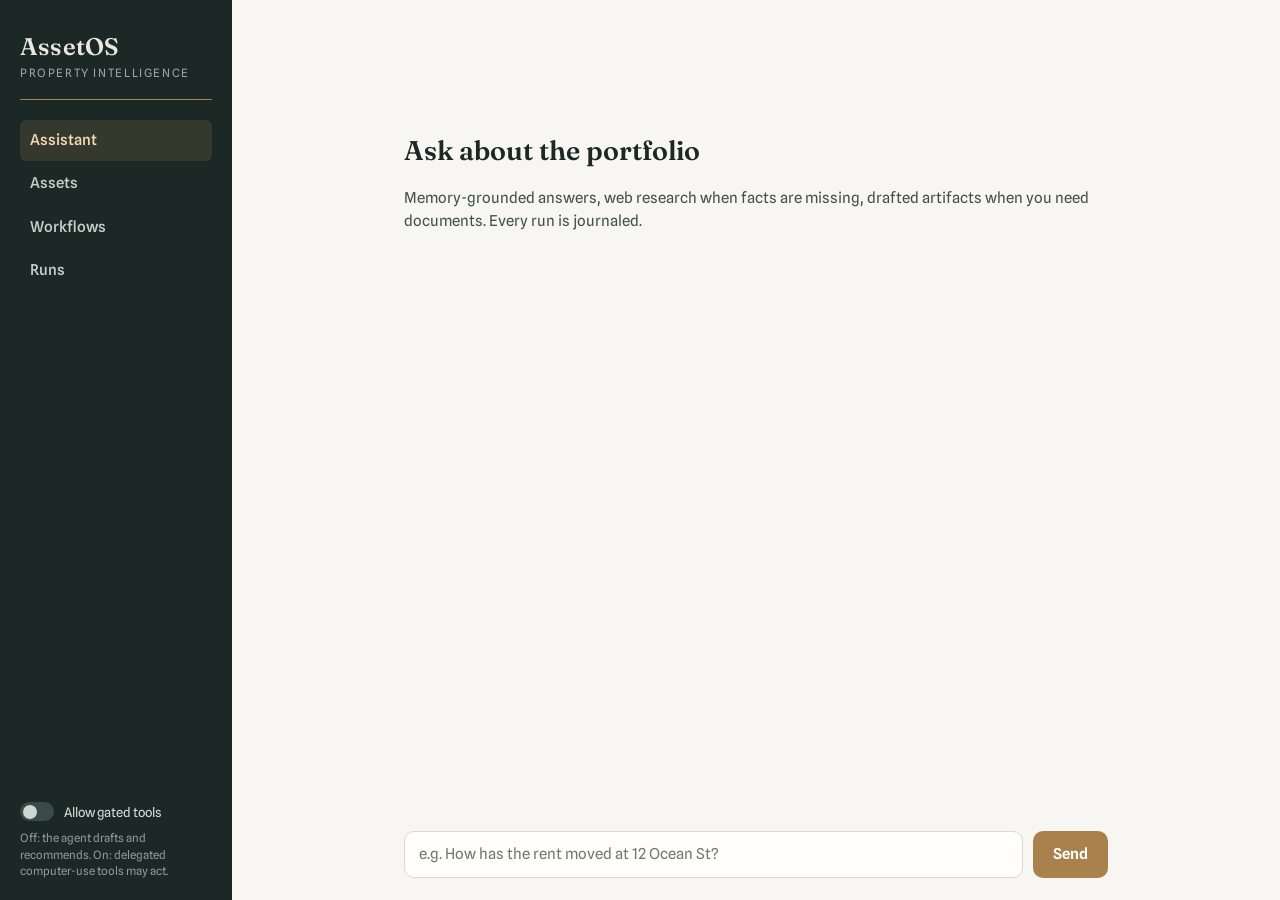
==== front_end/static/index.html @ 0ebd5a9d "Initial AssetOS v5.5 implementation" ====
<!DOCTYPE html>
<html lang="en">
<head>
<meta charset="UTF-8" />
<meta name="viewport" content="width=device-width, initial-scale=1.0" />
<title>AssetOS</title>
<link rel="preconnect" href="https://fonts.googleapis.com" />
<link rel="preconnect" href="https://fonts.gstatic.com" crossorigin />
<link href="https://fonts.googleapis.com/css2?family=Fraunces:opsz,wght@9..144,500;9..144,600&family=Spline+Sans:wght@400;500;600&family=IBM+Plex+Mono:wght@400;500&display=swap" rel="stylesheet" />
<link rel="stylesheet" href="styles.css" />
</head>
<body>

<aside class="sidebar">
  <div class="wordmark">AssetOS</div>
  <div class="wordmark-sub">Property intelligence</div>

  <nav class="nav" aria-label="Primary">
    <a href="#assistant" class="nav-item" data-view="assistant">Assistant</a>
    <a href="#assets" class="nav-item" data-view="assets">Assets</a>
    <a href="#workflows" class="nav-item" data-view="workflows">Workflows</a>
    <a href="#runs" class="nav-item" data-view="runs">Runs</a>
  </nav>

  <div class="sidebar-foot">
    <label class="gate-toggle">
      <input type="checkbox" id="gate-switch" />
      <span class="gate-track" aria-hidden="true"></span>
      <span class="gate-label">Allow gated tools</span>
    </label>
    <p class="gate-hint">Off: the agent drafts and recommends. On: delegated computer-use tools may act.</p>
  </div>
</aside>

<main class="main">

  <!-- Assistant -->
  <section class="view" id="view-assistant">
    <div class="chat-scroll" id="chat-scroll">
      <div class="chat-column" id="chat-column">
        <div class="chat-empty" id="chat-empty">
          <h1 class="view-title">Ask about the portfolio</h1>
          <p>Memory-grounded answers, web research when facts are missing, drafted artifacts when you need documents. Every run is journaled.</p>
        </div>
      </div>
    </div>
    <form class="composer" id="composer">
      <textarea id="composer-input" rows="1" placeholder="e.g. How has the rent moved at 12 Ocean St?" aria-label="Message the agent"></textarea>
      <button type="submit" id="composer-send">Send</button>
    </form>
  </section>

  <!-- Assets -->
  <section class="view" id="view-assets" hidden>
    <div class="page-column">
      <h1 class="view-title">Asset vault</h1>
      <div id="assets-list" class="asset-grid"></div>
      <div id="asset-detail" hidden></div>
    </div>
  </section>

  <!-- Workflows -->
  <section class="view" id="view-workflows" hidden>
    <div class="page-column">
      <h1 class="view-title">Workflows</h1>
      <p class="view-lede">Saved instructions for the assistant. Run one as-is, or edit the text before sending.</p>
      <div id="workflows-list" class="workflow-list"></div>
      <form id="workflow-form" class="workflow-form">
        <input type="text" id="workflow-name" placeholder="Workflow name" aria-label="Workflow name" required />
        <textarea id="workflow-task" rows="2" placeholder="Instructions for the agent. Use {asset} as a placeholder." aria-label="Workflow instructions" required></textarea>
        <button type="submit">Save workflow</button>
      </form>
    </div>
  </section>

  <!-- Runs -->
  <section class="view" id="view-runs" hidden>
    <div class="page-column">
      <h1 class="view-title">Run journal</h1>
      <p class="view-lede">Every run — interactive or scheduled — leaves an auditable record.</p>
      <div id="runs-list" class="runs-list"></div>
      <div id="run-detail" hidden></div>
    </div>
  </section>

</main>

<script src="app.js"></script>
</body>
</html>
---- front_end/static/styles.css ----
/* AssetOS — tokens */
:root {
  --ink: #1c2826;        /* pine-slate: sidebar, headings */
  --ink-soft: #41504c;
  --paper: #f7f6f2;      /* bone: main surface */
  --card: #fffefb;
  --line: #dcd9d0;       /* hairlines */
  --brass: #a8814c;      /* accent: actions, wordmark rule */
  --brass-deep: #8a6939;
  --signal: #2f6b5a;     /* verdigris: live/ok */
  --stale: #b4543b;      /* rust: stale facts, errors */
  --display: "Fraunces", serif;
  --body: "Spline Sans", system-ui, sans-serif;
  --mono: "IBM Plex Mono", monospace;
}

* { box-sizing: border-box; }
html, body { height: 100%; }
body {
  margin: 0;
  display: flex;
  font-family: var(--body);
  font-size: 15px;
  line-height: 1.55;
  color: var(--ink);
  background: var(--paper);
}

/* ---------- Sidebar ---------- */
.sidebar {
  width: 232px;
  flex: 0 0 232px;
  background: var(--ink);
  color: #e9e7df;
  display: flex;
  flex-direction: column;
  padding: 28px 20px 20px;
}
.wordmark {
  font-family: var(--display);
  font-weight: 600;
  font-size: 24px;
  letter-spacing: 0.01em;
}
.wordmark-sub {
  font-size: 11.5px;
  letter-spacing: 0.14em;
  text-transform: uppercase;
  color: #9aa6a0;
  border-bottom: 1px solid var(--brass);
  padding-bottom: 16px;
  margin-bottom: 20px;
}
.nav { display: flex; flex-direction: column; gap: 2px; }
.nav-item {
  color: #c8cdc7;
  text-decoration: none;
  padding: 9px 10px;
  border-radius: 6px;
  font-weight: 500;
}
.nav-item:hover { background: rgba(255, 255, 255, 0.06); color: #fff; }
.nav-item.active { background: rgba(168, 129, 76, 0.18); color: #f0d9b8; }
.nav-item:focus-visible, button:focus-visible, a:focus-visible,
input:focus-visible, textarea:focus-visible {
  outline: 2px solid var(--brass);
  outline-offset: 2px;
}

.sidebar-foot { margin-top: auto; }
.gate-toggle { display: flex; align-items: center; gap: 10px; cursor: pointer; }
.gate-toggle input { position: absolute; opacity: 0; }
.gate-track {
  width: 34px; height: 19px;
  border-radius: 10px;
  background: #3a4a46;
  position: relative;
  transition: background 0.15s ease;
  flex: 0 0 auto;
}
.gate-track::after {
  content: "";
  position: absolute;
  top: 2.5px; left: 3px;
  width: 14px; height: 14px;
  border-radius: 50%;
  background: #cfd5d0;
  transition: transform 0.15s ease;
}
.gate-toggle input:checked + .gate-track { background: var(--brass); }
.gate-toggle input:checked + .gate-track::after { transform: translateX(14px); background: #fff; }
.gate-label { font-size: 13px; color: #d9ded8; }
.gate-hint { font-size: 11.5px; color: #8e9a94; margin: 8px 0 0; line-height: 1.45; }

/* ---------- Main ---------- */
.main { flex: 1; min-width: 0; display: flex; flex-direction: column; }
.view { flex: 1; min-height: 0; display: flex; flex-direction: column; }
.view[hidden] { display: none; }
.page-column { max-width: 860px; width: 100%; margin: 0 auto; padding: 40px 32px 64px; overflow-y: auto; }
.view-title { font-family: var(--display); font-weight: 600; font-size: 27px; margin: 0 0 6px; }
.view-lede { color: var(--ink-soft); margin: 0 0 24px; }

/* ---------- Assistant ---------- */
.chat-scroll { flex: 1; overflow-y: auto; }
.chat-column { max-width: 760px; margin: 0 auto; padding: 40px 28px 24px; }
.chat-empty { padding-top: 10vh; color: var(--ink-soft); }
.chat-empty .view-title { color: var(--ink); }

.msg { margin-bottom: 26px; }
.msg-user .msg-body {
  background: var(--ink);
  color: #f2f1ec;
  padding: 11px 16px;
  border-radius: 14px 14px 4px 14px;
  display: inline-block;
  max-width: 85%;
}
.msg-user { text-align: right; }

/* Signature element: the activity ledger — agent actions as ruled entries */
.ledger {
  border-top: 1px solid var(--line);
  margin: 4px 0 12px;
  font-family: var(--mono);
  font-size: 12.5px;
  color: var(--ink-soft);
}
.ledger-row {
  display: flex;
  gap: 12px;
  padding: 6px 2px;
  border-bottom: 1px solid var(--line);
  animation: ledger-in 0.25s ease;
}
@keyframes ledger-in { from { opacity: 0; transform: translateY(3px); } to { opacity: 1; } }
@media (prefers-reduced-motion: reduce) { .ledger-row { animation: none; } }
.ledger-no { color: var(--brass-deep); flex: 0 0 26px; text-align: right; }
.ledger-text { white-space: pre-wrap; word-break: break-word; }
.ledger-live { color: var(--signal); }

.msg-answer {
  background: var(--card);
  border: 1px solid var(--line);
  border-radius: 10px;
  padding: 16px 18px;
  white-space: pre-wrap;
  word-break: break-word;
}
.msg-error { border-color: var(--stale); color: var(--stale); }
.msg-artifacts { margin-top: 10px; display: flex; flex-wrap: wrap; gap: 8px; }
.artifact-chip {
  font-family: var(--mono);
  font-size: 12px;
  border: 1px solid var(--brass);
  color: var(--brass-deep);
  background: #fbf6ee;
  border-radius: 6px;
  padding: 5px 10px;
  text-decoration: none;
}
.artifact-chip:hover { background: #f4ead9; }

.composer {
  display: flex;
  gap: 10px;
  max-width: 760px;
  width: 100%;
  margin: 0 auto;
  padding: 12px 28px 22px;
}
.composer textarea {
  flex: 1;
  resize: none;
  font: inherit;
  padding: 11px 14px;
  border: 1px solid var(--line);
  border-radius: 10px;
  background: var(--card);
  color: var(--ink);
  max-height: 160px;
}
.composer button, .workflow-form button, .wf-run {
  font: inherit;
  font-weight: 600;
  background: var(--brass);
  color: #fff;
  border: none;
  border-radius: 10px;
  padding: 0 20px;
  cursor: pointer;
}
.composer button:hover, .workflow-form button:hover, .wf-run:hover { background: var(--brass-deep); }
.composer button:disabled { background: var(--line); cursor: default; }

/* ---------- Assets ---------- */
.asset-grid { display: grid; grid-template-columns: repeat(auto-fill, minmax(250px, 1fr)); gap: 14px; }
.asset-card {
  background: var(--card);
  border: 1px solid var(--line);
  border-radius: 10px;
  padding: 16px;
  cursor: pointer;
  text-align: left;
  font: inherit;
  color: inherit;
}
.asset-card:hover { border-color: var(--brass); }
.asset-card h3 { font-family: var(--mono); font-size: 14px; font-weight: 500; margin: 0 0 6px; }
.asset-card p { margin: 0 0 10px; font-size: 13px; color: var(--ink-soft); }
.asset-meta { font-family: var(--mono); font-size: 11.5px; color: var(--ink-soft); }
.badge-stale {
  color: var(--stale);
  border: 1px solid var(--stale);
  border-radius: 5px;
  padding: 1px 6px;
  margin-left: 8px;
}

.detail-back { background: none; border: none; color: var(--brass-deep); font: inherit; cursor: pointer; padding: 0; margin-bottom: 14px; }
.detail-section { margin-top: 26px; }
.detail-section h2 {
  font-size: 12px;
  letter-spacing: 0.12em;
  text-transform: uppercase;
  color: var(--ink-soft);
  border-bottom: 1px solid var(--line);
  padding-bottom: 6px;
}
table.facts { width: 100%; border-collapse: collapse; font-family: var(--mono); font-size: 13px; }
table.facts td { padding: 7px 8px 7px 0; border-bottom: 1px solid var(--line); vertical-align: top; }
table.facts td.f-value { font-weight: 500; }
table.facts td.f-source { color: var(--ink-soft); font-size: 12px; }
.file-link, .run-row { background: none; border: none; font: inherit; color: var(--ink); cursor: pointer; text-align: left; padding: 8px 0; border-bottom: 1px solid var(--line); width: 100%; display: block; }
.file-link:hover, .run-row:hover { color: var(--brass-deep); }
.file-view, .run-view {
  background: var(--card);
  border: 1px solid var(--line);
  border-radius: 10px;
  padding: 16px 18px;
  margin-top: 12px;
  font-family: var(--mono);
  font-size: 12.5px;
  white-space: pre-wrap;
  word-break: break-word;
  max-height: 420px;
  overflow-y: auto;
}

/* ---------- Workflows ---------- */
.workflow-list { display: flex; flex-direction: column; gap: 12px; margin-bottom: 28px; }
.wf-card {
  background: var(--card);
  border: 1px solid var(--line);
  border-radius: 10px;
  padding: 14px 16px;
  display: flex;
  gap: 14px;
  align-items: flex-start;
}
.wf-card h3 { margin: 0 0 4px; font-size: 15px; }
.wf-card p { margin: 0; font-size: 13px; color: var(--ink-soft); }
.wf-body { flex: 1; min-width: 0; }
.wf-run { padding: 8px 16px; flex: 0 0 auto; }
.workflow-form { display: flex; flex-direction: column; gap: 10px; max-width: 560px; }
.workflow-form input, .workflow-form textarea {
  font: inherit;
  padding: 10px 12px;
  border: 1px solid var(--line);
  border-radius: 8px;
  background: var(--card);
}
.workflow-form button { padding: 10px 0; }

/* ---------- Runs ---------- */
.runs-list { display: flex; flex-direction: column; }
.run-row .run-name { font-family: var(--mono); font-size: 12px; color: var(--brass-deep); }
.run-row .run-task { display: block; }

@media (max-width: 760px) {
  body { flex-direction: column; }
  .sidebar { width: 100%; flex: 0 0 auto; flex-direction: row; align-items: center; gap: 14px; padding: 12px 16px; }
  .wordmark-sub, .gate-hint { display: none; }
  .wordmark { font-size: 18px; }
  .nav { flex-direction: row; flex: 1; }
  .nav-item { padding: 7px 9px; font-size: 13px; }
  .sidebar-foot { margin: 0; }
  .gate-label { display: none; }
}
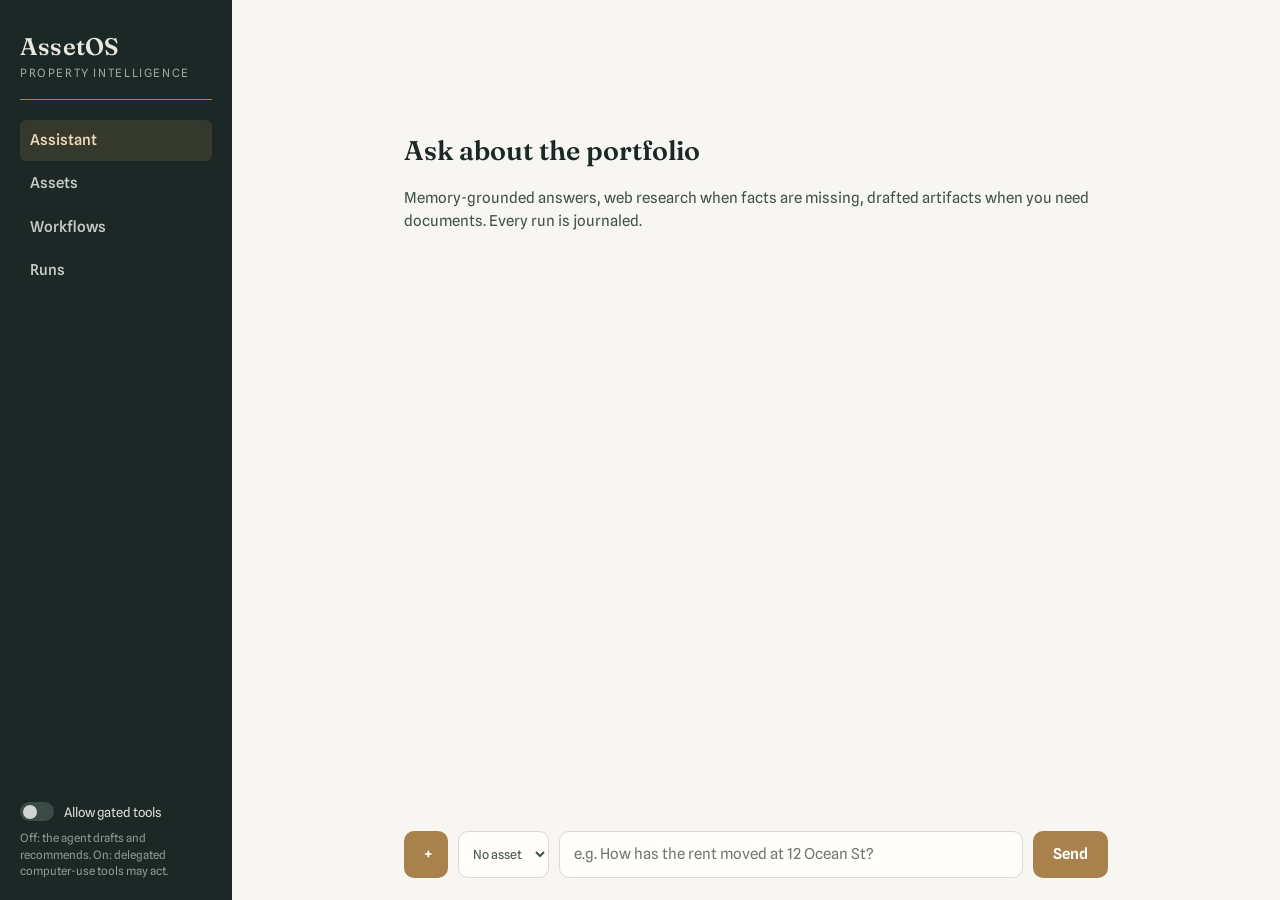
==== commit 0118ae19: "Add file attachments and Windows Codex support" ====
--- a/front_end/static/index.html
+++ b/front_end/static/index.html
@@ -44,7 +44,13 @@
         </div>
       </div>
     </div>
+    <div class="attachments" id="attachments" hidden></div>
     <form class="composer" id="composer">
+      <input type="file" id="composer-file-input" multiple hidden />
+      <button type="button" id="composer-attach" class="composer-icon-btn" title="Attach files" aria-label="Attach files">+</button>
+      <select id="composer-asset" class="composer-asset" aria-label="Tag attachments to an asset">
+        <option value="">No asset</option>
+      </select>
       <textarea id="composer-input" rows="1" placeholder="e.g. How has the rent moved at 12 Ocean St?" aria-label="Message the agent"></textarea>
       <button type="submit" id="composer-send">Send</button>
     </form>
--- a/front_end/static/styles.css
+++ b/front_end/static/styles.css
@@ -192,6 +192,78 @@
 .composer button:hover, .workflow-form button:hover, .wf-run:hover { background: var(--brass-deep); }
 .composer button:disabled { background: var(--line); cursor: default; }
 
+.composer-icon-btn {
+  flex: 0 0 auto;
+  width: 44px;
+  padding: 0;
+  font-size: 20px;
+  line-height: 1;
+}
+.composer-asset {
+  flex: 0 0 auto;
+  font: inherit;
+  font-size: 12.5px;
+  max-width: 160px;
+  padding: 0 10px;
+  border: 1px solid var(--line);
+  border-radius: 10px;
+  background: var(--card);
+  color: var(--ink-soft);
+}
+
+/* ---------- Attachments ---------- */
+.attachments {
+  max-width: 760px;
+  width: 100%;
+  margin: 0 auto;
+  padding: 0 28px;
+  display: flex;
+  flex-wrap: wrap;
+  gap: 8px;
+}
+.attachments[hidden] { display: none; }
+.attachment-chip {
+  display: inline-flex;
+  align-items: center;
+  gap: 8px;
+  font-family: var(--mono);
+  font-size: 12px;
+  border: 1px solid var(--line);
+  background: var(--card);
+  border-radius: 6px;
+  padding: 5px 6px 5px 10px;
+}
+.attachment-chip .attachment-asset { color: var(--brass-deep); }
+.attachment-chip .attachment-remove {
+  background: none;
+  border: none;
+  cursor: pointer;
+  color: var(--ink-soft);
+  font: inherit;
+  line-height: 1;
+  padding: 0 4px;
+}
+.attachment-chip .attachment-remove:hover { color: var(--stale); }
+.attachment-chip.attachment-uploading { color: var(--ink-soft); border-style: dashed; }
+.attachment-chip.attachment-error { border-color: var(--stale); color: var(--stale); }
+
+.msg-attachments {
+  margin-top: 6px;
+  display: flex;
+  flex-wrap: wrap;
+  gap: 6px;
+  justify-content: flex-end;
+}
+.msg-attachment-chip {
+  font-family: var(--mono);
+  font-size: 11.5px;
+  border: 1px solid var(--line);
+  background: var(--card);
+  border-radius: 6px;
+  padding: 3px 8px;
+  color: var(--ink-soft);
+}
+
 /* ---------- Assets ---------- */
 .asset-grid { display: grid; grid-template-columns: repeat(auto-fill, minmax(250px, 1fr)); gap: 14px; }
 .asset-card {
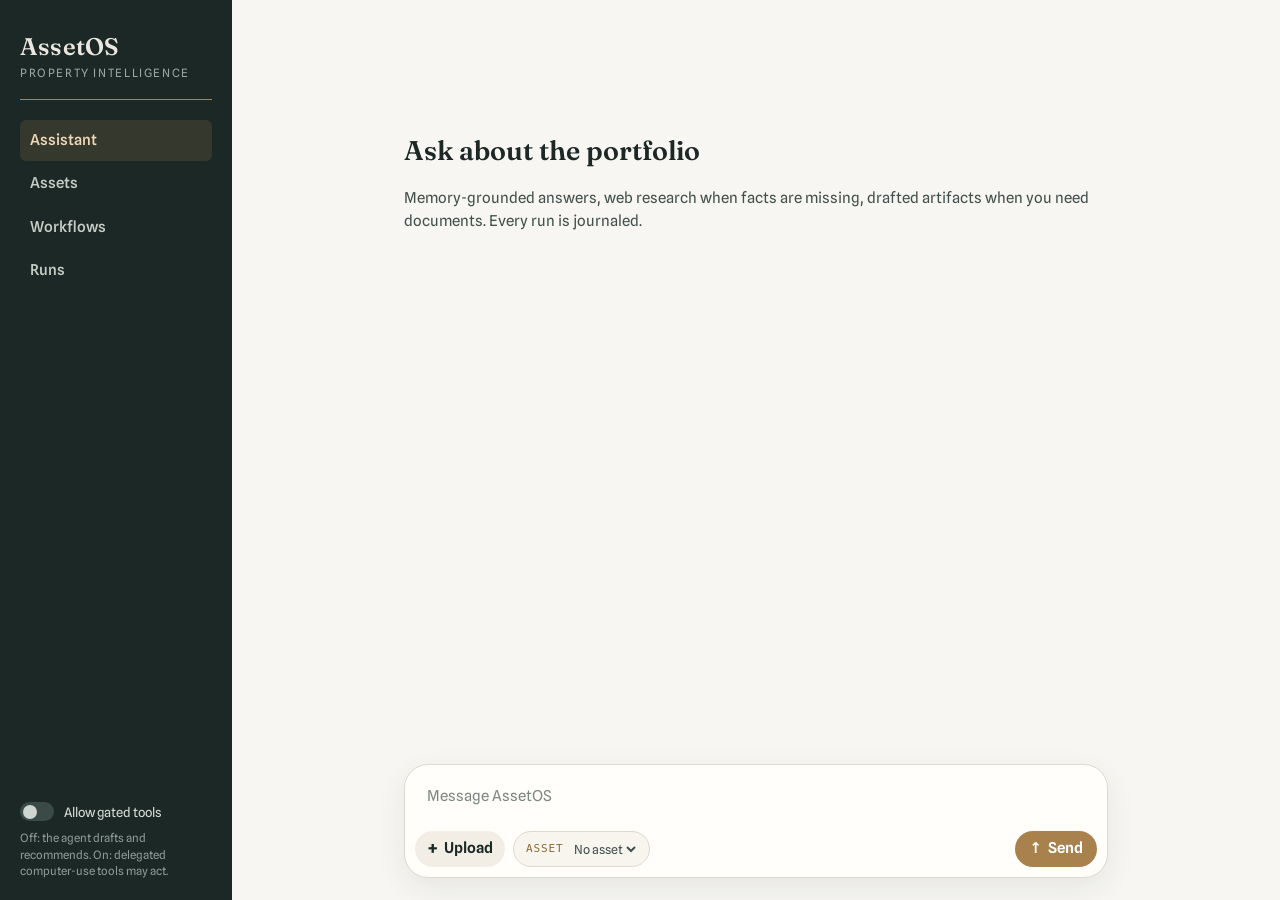
==== commit f7d02e5b: "Improve assistant composer controls" ====
--- a/front_end/static/index.html
+++ b/front_end/static/index.html
@@ -44,15 +44,30 @@
         </div>
       </div>
     </div>
-    <div class="attachments" id="attachments" hidden></div>
     <form class="composer" id="composer">
-      <input type="file" id="composer-file-input" multiple hidden />
-      <button type="button" id="composer-attach" class="composer-icon-btn" title="Attach files" aria-label="Attach files">+</button>
-      <select id="composer-asset" class="composer-asset" aria-label="Tag attachments to an asset">
-        <option value="">No asset</option>
-      </select>
-      <textarea id="composer-input" rows="1" placeholder="e.g. How has the rent moved at 12 Ocean St?" aria-label="Message the agent"></textarea>
-      <button type="submit" id="composer-send">Send</button>
+      <div class="composer-panel">
+        <div class="attachments composer-attachments" id="attachments" hidden></div>
+        <textarea id="composer-input" rows="1" placeholder="Message AssetOS" aria-label="Message the agent"></textarea>
+        <div class="composer-toolbar" aria-label="Message controls">
+          <div class="composer-actions">
+            <input type="file" id="composer-file-input" multiple accept="image/*,.pdf,.doc,.docx,.txt,.md,.csv,.xlsx" hidden />
+            <button type="button" id="composer-attach" class="composer-icon-btn" title="Upload files or photos" aria-label="Upload files or photos">
+              <span aria-hidden="true">+</span>
+              <span>Upload</span>
+            </button>
+            <label class="composer-asset-wrap" for="composer-asset">
+              <span class="composer-asset-label">Asset</span>
+              <select id="composer-asset" class="composer-asset" aria-label="Select an asset for uploads">
+                <option value="">No asset</option>
+              </select>
+            </label>
+          </div>
+          <button type="submit" id="composer-send" class="composer-send" aria-label="Send message">
+            <span aria-hidden="true">↑</span>
+            <span class="send-label">Send</span>
+          </button>
+        </div>
+      </div>
     </form>
   </section>
 
--- a/front_end/static/styles.css
+++ b/front_end/static/styles.css
@@ -62,7 +62,7 @@
 .nav-item:hover { background: rgba(255, 255, 255, 0.06); color: #fff; }
 .nav-item.active { background: rgba(168, 129, 76, 0.18); color: #f0d9b8; }
 .nav-item:focus-visible, button:focus-visible, a:focus-visible,
-input:focus-visible, textarea:focus-visible {
+input:focus-visible, textarea:focus-visible, select:focus-visible {
   outline: 2px solid var(--brass);
   outline-offset: 2px;
 }
@@ -161,65 +161,128 @@
 .artifact-chip:hover { background: #f4ead9; }
 
 .composer {
-  display: flex;
-  gap: 10px;
   max-width: 760px;
   width: 100%;
   margin: 0 auto;
   padding: 12px 28px 22px;
 }
+.composer-panel {
+  background: var(--card);
+  border: 1px solid var(--line);
+  border-radius: 24px;
+  box-shadow: 0 10px 30px rgba(28, 40, 38, 0.08);
+  display: flex;
+  flex-direction: column;
+  gap: 8px;
+  padding: 10px;
+}
 .composer textarea {
-  flex: 1;
   resize: none;
   font: inherit;
-  padding: 11px 14px;
-  border: 1px solid var(--line);
-  border-radius: 10px;
-  background: var(--card);
+  width: 100%;
+  min-height: 48px;
+  max-height: 160px;
+  padding: 10px 12px 4px;
+  border: none;
+  outline: none;
+  background: transparent;
   color: var(--ink);
-  max-height: 160px;
-}
+}
+.composer textarea::placeholder { color: #7d8782; }
+.composer-panel:focus-within { border-color: var(--brass); box-shadow: 0 12px 34px rgba(168, 129, 76, 0.16); }
+.composer-toolbar {
+  display: flex;
+  align-items: center;
+  justify-content: space-between;
+  gap: 10px;
+}
+.composer-actions { display: flex; align-items: center; gap: 8px; min-width: 0; }
 .composer button, .workflow-form button, .wf-run {
   font: inherit;
   font-weight: 600;
+  border: none;
+  border-radius: 999px;
+  cursor: pointer;
+}
+.workflow-form button, .wf-run {
   background: var(--brass);
   color: #fff;
-  border: none;
-  border-radius: 10px;
-  padding: 0 20px;
-  cursor: pointer;
-}
-.composer button:hover, .workflow-form button:hover, .wf-run:hover { background: var(--brass-deep); }
-.composer button:disabled { background: var(--line); cursor: default; }
+}
+.workflow-form button:hover, .wf-run:hover { background: var(--brass-deep); }
+.composer button:disabled { opacity: 0.55; cursor: default; }
 
 .composer-icon-btn {
+  align-items: center;
+  background: #f2eee5;
+  border: 1px solid var(--line);
+  color: var(--ink);
+  display: inline-flex;
   flex: 0 0 auto;
-  width: 44px;
-  padding: 0;
+  gap: 6px;
+  min-height: 36px;
+  padding: 0 12px;
+}
+.composer-icon-btn:hover { background: #e9e3d6; }
+.composer-icon-btn span[aria-hidden="true"] {
   font-size: 20px;
   line-height: 1;
+  margin-top: -2px;
+}
+.composer-asset-wrap {
+  align-items: center;
+  background: #f8f5ee;
+  border: 1px solid var(--line);
+  border-radius: 999px;
+  color: var(--ink-soft);
+  display: inline-flex;
+  flex: 0 1 auto;
+  gap: 6px;
+  min-height: 36px;
+  min-width: 0;
+  padding: 0 10px 0 12px;
+}
+.composer-asset-label {
+  color: var(--brass-deep);
+  font-family: var(--mono);
+  font-size: 11px;
+  letter-spacing: 0.08em;
+  text-transform: uppercase;
 }
 .composer-asset {
+  flex: 0 1 auto;
+  font: inherit;
+  font-size: 12.5px;
+  max-width: 170px;
+  min-width: 0;
+  padding: 0;
+  border: none;
+  background: transparent;
+  color: var(--ink-soft);
+}
+.composer-send {
+  align-items: center;
+  background: var(--brass);
+  color: #fff;
+  display: inline-flex;
   flex: 0 0 auto;
-  font: inherit;
-  font-size: 12.5px;
-  max-width: 160px;
-  padding: 0 10px;
-  border: 1px solid var(--line);
-  border-radius: 10px;
-  background: var(--card);
-  color: var(--ink-soft);
-}
+  gap: 6px;
+  justify-content: center;
+  min-height: 36px;
+  min-width: 36px;
+  padding: 0 14px;
+}
+.composer-send:hover { background: var(--brass-deep); }
+.composer-send:disabled { background: var(--line); }
 
 /* ---------- Attachments ---------- */
 .attachments {
-  max-width: 760px;
-  width: 100%;
-  margin: 0 auto;
-  padding: 0 28px;
   display: flex;
   flex-wrap: wrap;
   gap: 8px;
+}
+.composer-attachments {
+  border-bottom: 1px solid var(--line);
+  padding: 0 2px 8px;
 }
 .attachments[hidden] { display: none; }
 .attachment-chip {
@@ -357,4 +420,12 @@
   .nav-item { padding: 7px 9px; font-size: 13px; }
   .sidebar-foot { margin: 0; }
   .gate-label { display: none; }
-}
+  .chat-column { padding: 28px 18px 18px; }
+  .composer { padding: 10px 12px 14px; }
+  .composer-toolbar { align-items: stretch; flex-direction: column; }
+  .composer-actions { flex-wrap: wrap; }
+  .composer-asset-wrap { flex: 1 1 180px; }
+  .composer-asset { max-width: none; width: 100%; }
+  .composer-send { width: 100%; }
+}
+
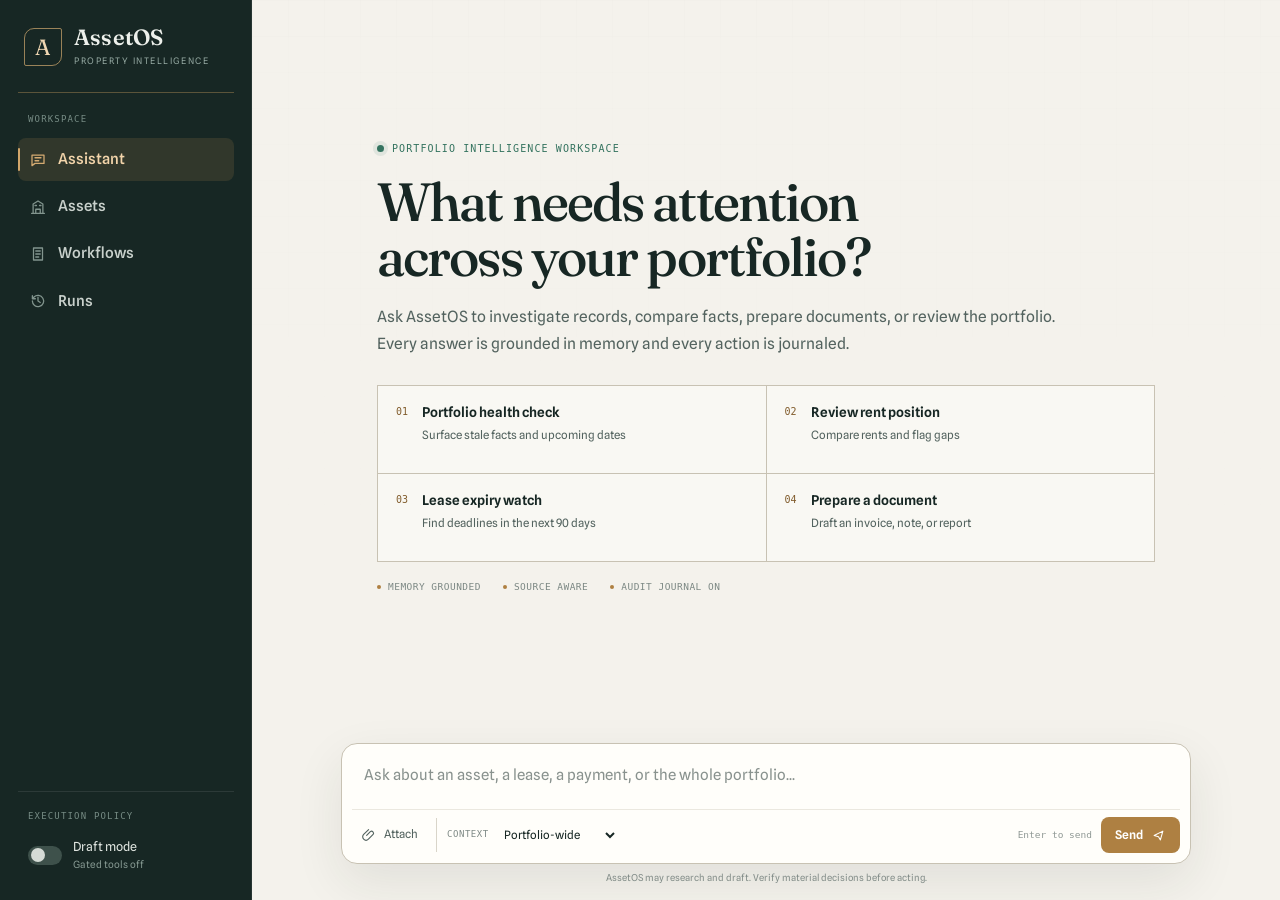
==== commit 093d3b89: "Refine memory architecture and portfolio interface" ====
--- a/front_end/static/index.html
+++ b/front_end/static/index.html
@@ -12,23 +12,44 @@
 <body>
 
 <aside class="sidebar">
-  <div class="wordmark">AssetOS</div>
-  <div class="wordmark-sub">Property intelligence</div>
+  <div class="brand">
+    <div class="brand-mark" aria-hidden="true">A</div>
+    <div>
+      <div class="wordmark">AssetOS</div>
+      <div class="wordmark-sub">Property intelligence</div>
+    </div>
+  </div>
 
   <nav class="nav" aria-label="Primary">
-    <a href="#assistant" class="nav-item" data-view="assistant">Assistant</a>
-    <a href="#assets" class="nav-item" data-view="assets">Assets</a>
-    <a href="#workflows" class="nav-item" data-view="workflows">Workflows</a>
-    <a href="#runs" class="nav-item" data-view="runs">Runs</a>
+    <div class="nav-label">Workspace</div>
+    <a href="#assistant" class="nav-item" data-view="assistant">
+      <svg viewBox="0 0 24 24" aria-hidden="true"><path d="M4 5.5h16v11H8l-4 3v-14Z"/><path d="M8 9h8M8 13h5"/></svg>
+      <span>Assistant</span>
+    </a>
+    <a href="#assets" class="nav-item" data-view="assets">
+      <svg viewBox="0 0 24 24" aria-hidden="true"><path d="M3.5 20.5h17M5.5 20V8l6.5-4 6.5 4v12M9 20v-5h6v5M8 10h2M14 10h2"/></svg>
+      <span>Assets</span>
+    </a>
+    <a href="#workflows" class="nav-item" data-view="workflows">
+      <svg viewBox="0 0 24 24" aria-hidden="true"><path d="M6 4h12v16H6zM9 8h6M9 12h6M9 16h4"/></svg>
+      <span>Workflows</span>
+    </a>
+    <a href="#runs" class="nav-item" data-view="runs">
+      <svg viewBox="0 0 24 24" aria-hidden="true"><path d="M12 7v5l3 2M4.5 12a7.5 7.5 0 1 0 2.2-5.3L4.5 9M4.5 5v4h4"/></svg>
+      <span>Runs</span>
+    </a>
   </nav>
 
   <div class="sidebar-foot">
+    <div class="safety-label">Execution policy</div>
     <label class="gate-toggle">
       <input type="checkbox" id="gate-switch" />
       <span class="gate-track" aria-hidden="true"></span>
-      <span class="gate-label">Allow gated tools</span>
+      <span class="gate-copy">
+        <span class="gate-label">Draft mode</span>
+        <span class="gate-state" id="gate-state">Gated tools off</span>
+      </span>
     </label>
-    <p class="gate-hint">Off: the agent drafts and recommends. On: delegated computer-use tools may act.</p>
   </div>
 </aside>
 
@@ -39,36 +60,66 @@
     <div class="chat-scroll" id="chat-scroll">
       <div class="chat-column" id="chat-column">
         <div class="chat-empty" id="chat-empty">
-          <h1 class="view-title">Ask about the portfolio</h1>
-          <p>Memory-grounded answers, web research when facts are missing, drafted artifacts when you need documents. Every run is journaled.</p>
+          <div class="hero-kicker"><span class="status-dot"></span> Portfolio intelligence workspace</div>
+          <h1>What needs attention<br />across your portfolio?</h1>
+          <p class="hero-copy">Ask AssetOS to investigate records, compare facts, prepare documents, or review the portfolio. Every answer is grounded in memory and every action is journaled.</p>
+
+          <div class="quick-actions" aria-label="Suggested questions">
+            <button type="button" class="quick-action" data-prompt="Review all assets for stale facts, upcoming lease expiries, and anything requiring attention.">
+              <span class="quick-icon">01</span>
+              <span><strong>Portfolio health check</strong><small>Surface stale facts and upcoming dates</small></span>
+            </button>
+            <button type="button" class="quick-action" data-prompt="Compare current weekly rent across all assets and identify any records that need a market review.">
+              <span class="quick-icon">02</span>
+              <span><strong>Review rent position</strong><small>Compare rents and flag gaps</small></span>
+            </button>
+            <button type="button" class="quick-action" data-prompt="Find leases expiring within the next 90 days and recommend the next action for each asset.">
+              <span class="quick-icon">03</span>
+              <span><strong>Lease expiry watch</strong><small>Find deadlines in the next 90 days</small></span>
+            </button>
+            <button type="button" class="quick-action" data-prompt="Help me prepare a property document. First ask which asset and document type I need.">
+              <span class="quick-icon">04</span>
+              <span><strong>Prepare a document</strong><small>Draft an invoice, note, or report</small></span>
+            </button>
+          </div>
+
+          <div class="trust-row">
+            <span>Memory grounded</span>
+            <span>Source aware</span>
+            <span>Audit journal on</span>
+          </div>
         </div>
       </div>
     </div>
-    <form class="composer" id="composer">
-      <div class="composer-panel">
-        <div class="attachments composer-attachments" id="attachments" hidden></div>
-        <textarea id="composer-input" rows="1" placeholder="Message AssetOS" aria-label="Message the agent"></textarea>
-        <div class="composer-toolbar" aria-label="Message controls">
-          <div class="composer-actions">
-            <input type="file" id="composer-file-input" multiple accept="image/*,.pdf,.doc,.docx,.txt,.md,.csv,.xlsx" hidden />
-            <button type="button" id="composer-attach" class="composer-icon-btn" title="Upload files or photos" aria-label="Upload files or photos">
-              <span aria-hidden="true">+</span>
-              <span>Upload</span>
+    <div class="composer-dock">
+      <div class="attachments" id="attachments" hidden></div>
+      <form class="composer" id="composer">
+        <input type="file" id="composer-file-input" multiple accept="image/*,.pdf,.doc,.docx,.txt,.md,.csv,.xlsx" hidden />
+        <textarea id="composer-input" rows="1" placeholder="Ask about an asset, a lease, a payment, or the whole portfolio..." aria-label="Message the agent"></textarea>
+        <div class="composer-tools">
+          <div class="composer-tools-left">
+            <button type="button" id="composer-attach" class="composer-icon-btn" title="Attach files" aria-label="Attach files">
+              <svg viewBox="0 0 24 24" aria-hidden="true"><path d="M8.5 12.5 14 7a3 3 0 0 1 4.2 4.2l-7.1 7.1a5 5 0 0 1-7.1-7.1l7.4-7.4"/></svg>
+              <span>Attach</span>
             </button>
-            <label class="composer-asset-wrap" for="composer-asset">
-              <span class="composer-asset-label">Asset</span>
-              <select id="composer-asset" class="composer-asset" aria-label="Select an asset for uploads">
-                <option value="">No asset</option>
+            <label class="asset-control">
+              <span>Context</span>
+              <select id="composer-asset" class="composer-asset" aria-label="Tag attachments to an asset">
+                <option value="">Portfolio-wide</option>
               </select>
             </label>
           </div>
-          <button type="submit" id="composer-send" class="composer-send" aria-label="Send message">
-            <span aria-hidden="true">↑</span>
-            <span class="send-label">Send</span>
-          </button>
+          <div class="composer-tools-right">
+            <span class="composer-hint">Enter to send</span>
+            <button type="submit" id="composer-send">
+              <span>Send</span>
+              <svg viewBox="0 0 24 24" aria-hidden="true"><path d="m5 12 14-7-4 14-3-5-7-2Z"/></svg>
+            </button>
+          </div>
         </div>
-      </div>
-    </form>
+      </form>
+      <p class="composer-note">AssetOS may research and draft. Verify material decisions before acting.</p>
+    </div>
   </section>
 
   <!-- Assets -->
@@ -98,7 +149,7 @@
   <section class="view" id="view-runs" hidden>
     <div class="page-column">
       <h1 class="view-title">Run journal</h1>
-      <p class="view-lede">Every run — interactive or scheduled — leaves an auditable record.</p>
+      <p class="view-lede">Every run, interactive or scheduled, leaves an auditable record.</p>
       <div id="runs-list" class="runs-list"></div>
       <div id="run-detail" hidden></div>
     </div>
--- a/front_end/static/styles.css
+++ b/front_end/static/styles.css
@@ -1,17 +1,22 @@
-/* AssetOS — tokens */
+/* AssetOS visual system */
 :root {
-  --ink: #1c2826;        /* pine-slate: sidebar, headings */
-  --ink-soft: #41504c;
-  --paper: #f7f6f2;      /* bone: main surface */
-  --card: #fffefb;
-  --line: #dcd9d0;       /* hairlines */
-  --brass: #a8814c;      /* accent: actions, wordmark rule */
-  --brass-deep: #8a6939;
-  --signal: #2f6b5a;     /* verdigris: live/ok */
-  --stale: #b4543b;      /* rust: stale facts, errors */
-  --display: "Fraunces", serif;
+  --ink: #172724;
+  --ink-2: #213632;
+  --ink-soft: #53635f;
+  --paper: #f4f2ec;
+  --paper-deep: #ebe8df;
+  --card: #fffefa;
+  --line: #d9d5c9;
+  --line-dark: #c8c2b3;
+  --brass: #ae8042;
+  --brass-deep: #815c2c;
+  --brass-pale: #eee1cd;
+  --signal: #34735f;
+  --stale: #a84d38;
+  --display: "Fraunces", Georgia, serif;
   --body: "Spline Sans", system-ui, sans-serif;
-  --mono: "IBM Plex Mono", monospace;
+  --mono: "IBM Plex Mono", Consolas, monospace;
+  --shadow: 0 18px 50px rgba(32, 42, 38, 0.09);
 }
 
 * { box-sizing: border-box; }
@@ -19,413 +24,261 @@
 body {
   margin: 0;
   display: flex;
+  overflow: hidden;
   font-family: var(--body);
   font-size: 15px;
   line-height: 1.55;
   color: var(--ink);
   background: var(--paper);
 }
-
-/* ---------- Sidebar ---------- */
+button, input, textarea, select { font: inherit; }
+button, a, select { -webkit-tap-highlight-color: transparent; }
+svg { fill: none; stroke: currentColor; stroke-linecap: round; stroke-linejoin: round; stroke-width: 1.7; }
+
+/* Sidebar */
 .sidebar {
-  width: 232px;
-  flex: 0 0 232px;
+  width: 252px;
+  flex: 0 0 252px;
+  min-height: 100%;
   background: var(--ink);
-  color: #e9e7df;
+  color: #edf0eb;
   display: flex;
   flex-direction: column;
-  padding: 28px 20px 20px;
-}
-.wordmark {
-  font-family: var(--display);
-  font-weight: 600;
-  font-size: 24px;
-  letter-spacing: 0.01em;
-}
-.wordmark-sub {
-  font-size: 11.5px;
-  letter-spacing: 0.14em;
-  text-transform: uppercase;
-  color: #9aa6a0;
-  border-bottom: 1px solid var(--brass);
-  padding-bottom: 16px;
-  margin-bottom: 20px;
-}
-.nav { display: flex; flex-direction: column; gap: 2px; }
-.nav-item {
-  color: #c8cdc7;
-  text-decoration: none;
-  padding: 9px 10px;
-  border-radius: 6px;
-  font-weight: 500;
-}
-.nav-item:hover { background: rgba(255, 255, 255, 0.06); color: #fff; }
-.nav-item.active { background: rgba(168, 129, 76, 0.18); color: #f0d9b8; }
-.nav-item:focus-visible, button:focus-visible, a:focus-visible,
-input:focus-visible, textarea:focus-visible, select:focus-visible {
-  outline: 2px solid var(--brass);
-  outline-offset: 2px;
-}
-
-.sidebar-foot { margin-top: auto; }
-.gate-toggle { display: flex; align-items: center; gap: 10px; cursor: pointer; }
-.gate-toggle input { position: absolute; opacity: 0; }
-.gate-track {
-  width: 34px; height: 19px;
-  border-radius: 10px;
-  background: #3a4a46;
+  padding: 26px 18px 20px;
   position: relative;
-  transition: background 0.15s ease;
-  flex: 0 0 auto;
-}
-.gate-track::after {
+  z-index: 3;
+}
+.sidebar::after {
   content: "";
   position: absolute;
-  top: 2.5px; left: 3px;
-  width: 14px; height: 14px;
-  border-radius: 50%;
-  background: #cfd5d0;
-  transition: transform 0.15s ease;
-}
+  inset: 0 0 0 auto;
+  width: 1px;
+  background: rgba(255, 255, 255, 0.07);
+}
+.brand { display: flex; align-items: center; gap: 12px; padding: 0 6px 24px; }
+.brand-mark {
+  width: 38px;
+  height: 38px;
+  border: 1px solid rgba(210, 170, 112, 0.7);
+  display: grid;
+  place-items: center;
+  border-radius: 10px 2px 10px 2px;
+  color: #f0d7b2;
+  font-family: var(--display);
+  font-size: 22px;
+}
+.wordmark { font-family: var(--display); font-weight: 600; font-size: 22px; letter-spacing: 0.01em; line-height: 1; }
+.wordmark-sub { margin-top: 6px; font-size: 9px; letter-spacing: 0.17em; text-transform: uppercase; color: #8fa39c; }
+.nav { display: flex; flex-direction: column; gap: 4px; border-top: 1px solid rgba(185, 145, 89, 0.42); padding-top: 20px; }
+.nav-label, .safety-label {
+  padding: 0 10px 7px;
+  font-family: var(--mono);
+  font-size: 9px;
+  letter-spacing: 0.13em;
+  text-transform: uppercase;
+  color: #778c85;
+}
+.nav-item {
+  color: #c9d1cc;
+  text-decoration: none;
+  padding: 10px 11px;
+  border-radius: 8px;
+  font-weight: 500;
+  display: flex;
+  align-items: center;
+  gap: 11px;
+  position: relative;
+  transition: color 0.16s ease, background 0.16s ease, transform 0.16s ease;
+}
+.nav-item svg { width: 18px; height: 18px; color: #82958e; }
+.nav-item:hover { background: rgba(255, 255, 255, 0.055); color: #fff; transform: translateX(2px); }
+.nav-item.active { background: rgba(180, 137, 76, 0.17); color: #f2d4aa; }
+.nav-item.active svg { color: #d4aa71; }
+.nav-item.active::before { content: ""; position: absolute; left: 0; top: 10px; bottom: 10px; width: 2px; border-radius: 2px; background: #d2a66a; }
+.nav-item:focus-visible, button:focus-visible, a:focus-visible, input:focus-visible, textarea:focus-visible, select:focus-visible {
+  outline: 2px solid #c79655;
+  outline-offset: 2px;
+}
+.sidebar-foot { margin-top: auto; border-top: 1px solid rgba(255, 255, 255, 0.09); padding: 18px 2px 0; }
+.safety-label { padding-left: 8px; }
+.gate-toggle { display: flex; align-items: center; gap: 11px; cursor: pointer; padding: 8px; border-radius: 8px; }
+.gate-toggle:hover { background: rgba(255, 255, 255, 0.035); }
+.gate-toggle input { position: absolute; opacity: 0; }
+.gate-track { width: 34px; height: 19px; border-radius: 10px; background: #3e514b; position: relative; transition: background 0.18s ease; flex: 0 0 auto; }
+.gate-track::after { content: ""; position: absolute; top: 2.5px; left: 3px; width: 14px; height: 14px; border-radius: 50%; background: #d5dbd6; transition: transform 0.18s ease; }
 .gate-toggle input:checked + .gate-track { background: var(--brass); }
 .gate-toggle input:checked + .gate-track::after { transform: translateX(14px); background: #fff; }
-.gate-label { font-size: 13px; color: #d9ded8; }
-.gate-hint { font-size: 11.5px; color: #8e9a94; margin: 8px 0 0; line-height: 1.45; }
-
-/* ---------- Main ---------- */
-.main { flex: 1; min-width: 0; display: flex; flex-direction: column; }
-.view { flex: 1; min-height: 0; display: flex; flex-direction: column; }
+.gate-copy { display: flex; flex-direction: column; min-width: 0; }
+.gate-label { font-size: 12.5px; color: #e0e5e0; line-height: 1.25; }
+.gate-state { margin-top: 2px; font-size: 10px; color: #83968f; }
+
+/* Main frame */
+.main { flex: 1; min-width: 0; height: 100%; display: flex; flex-direction: column; position: relative; background: var(--paper); }
+.main::before {
+  content: "";
+  position: absolute;
+  inset: 0;
+  pointer-events: none;
+  opacity: 0.22;
+  background-image: linear-gradient(rgba(35, 54, 49, 0.035) 1px, transparent 1px), linear-gradient(90deg, rgba(35, 54, 49, 0.035) 1px, transparent 1px);
+  background-size: 36px 36px;
+  mask-image: linear-gradient(to bottom, black, transparent 75%);
+}
+.view { flex: 1; min-height: 0; display: flex; flex-direction: column; position: relative; z-index: 1; }
 .view[hidden] { display: none; }
-.page-column { max-width: 860px; width: 100%; margin: 0 auto; padding: 40px 32px 64px; overflow-y: auto; }
-.view-title { font-family: var(--display); font-weight: 600; font-size: 27px; margin: 0 0 6px; }
-.view-lede { color: var(--ink-soft); margin: 0 0 24px; }
-
-/* ---------- Assistant ---------- */
-.chat-scroll { flex: 1; overflow-y: auto; }
-.chat-column { max-width: 760px; margin: 0 auto; padding: 40px 28px 24px; }
-.chat-empty { padding-top: 10vh; color: var(--ink-soft); }
-.chat-empty .view-title { color: var(--ink); }
-
-.msg { margin-bottom: 26px; }
-.msg-user .msg-body {
-  background: var(--ink);
-  color: #f2f1ec;
-  padding: 11px 16px;
-  border-radius: 14px 14px 4px 14px;
-  display: inline-block;
-  max-width: 85%;
-}
+.page-column { max-width: 980px; width: 100%; margin: 0 auto; padding: 54px 42px 70px; overflow-y: auto; }
+.view-title { font-family: var(--display); font-weight: 600; font-size: clamp(28px, 3vw, 38px); line-height: 1.15; margin: 0 0 8px; letter-spacing: -0.02em; }
+.view-lede { color: var(--ink-soft); margin: 0 0 28px; max-width: 620px; }
+
+/* Assistant */
+.chat-scroll { flex: 1; min-height: 0; overflow-y: auto; }
+.chat-column { max-width: 850px; min-height: 100%; margin: 0 auto; padding: 52px 36px 28px; }
+.chat-empty { min-height: calc(100vh - 280px); display: flex; flex-direction: column; justify-content: center; padding: 30px 0 18px; color: var(--ink-soft); }
+.hero-kicker { display: flex; align-items: center; gap: 8px; margin-bottom: 18px; font-family: var(--mono); font-size: 10px; letter-spacing: 0.11em; text-transform: uppercase; color: var(--signal); }
+.status-dot { width: 7px; height: 7px; border-radius: 50%; background: var(--signal); box-shadow: 0 0 0 4px rgba(52, 115, 95, 0.1); }
+.chat-empty h1 { margin: 0; max-width: 680px; font-family: var(--display); font-size: clamp(38px, 4.2vw, 58px); font-weight: 500; line-height: 1.02; letter-spacing: -0.035em; color: var(--ink); }
+.hero-copy { max-width: 680px; margin: 20px 0 28px; font-size: 15.5px; line-height: 1.7; color: var(--ink-soft); }
+.quick-actions { display: grid; grid-template-columns: repeat(2, minmax(0, 1fr)); border-top: 1px solid var(--line-dark); border-left: 1px solid var(--line-dark); background: rgba(255, 254, 250, 0.45); }
+.quick-action { min-height: 88px; border: 0; border-right: 1px solid var(--line-dark); border-bottom: 1px solid var(--line-dark); background: transparent; color: var(--ink); padding: 16px 18px; text-align: left; cursor: pointer; display: flex; align-items: flex-start; gap: 14px; transition: background 0.16s ease, color 0.16s ease; }
+.quick-action:hover { background: var(--card); color: var(--brass-deep); }
+.quick-icon { flex: 0 0 auto; padding-top: 2px; font-family: var(--mono); font-size: 10px; color: var(--brass-deep); }
+.quick-action strong, .quick-action small { display: block; }
+.quick-action strong { font-size: 13.5px; font-weight: 600; }
+.quick-action small { margin-top: 4px; color: var(--ink-soft); font-size: 11.5px; line-height: 1.45; }
+.trust-row { display: flex; gap: 22px; flex-wrap: wrap; margin-top: 18px; font-family: var(--mono); font-size: 9.5px; letter-spacing: 0.05em; text-transform: uppercase; color: #7b8783; }
+.trust-row span { display: flex; align-items: center; gap: 7px; }
+.trust-row span::before { content: ""; width: 4px; height: 4px; border-radius: 50%; background: var(--brass); }
+
+.msg { margin-bottom: 28px; }
 .msg-user { text-align: right; }
-
-/* Signature element: the activity ledger — agent actions as ruled entries */
-.ledger {
-  border-top: 1px solid var(--line);
-  margin: 4px 0 12px;
-  font-family: var(--mono);
-  font-size: 12.5px;
-  color: var(--ink-soft);
-}
-.ledger-row {
-  display: flex;
-  gap: 12px;
-  padding: 6px 2px;
-  border-bottom: 1px solid var(--line);
-  animation: ledger-in 0.25s ease;
-}
-@keyframes ledger-in { from { opacity: 0; transform: translateY(3px); } to { opacity: 1; } }
-@media (prefers-reduced-motion: reduce) { .ledger-row { animation: none; } }
+.msg-user .msg-body { background: var(--ink); color: #f4f2eb; padding: 12px 17px; border-radius: 16px 16px 4px 16px; display: inline-block; max-width: 82%; box-shadow: 0 8px 24px rgba(23, 39, 36, 0.12); }
+.ledger { border-top: 1px solid var(--line); margin: 4px 0 14px; font-family: var(--mono); font-size: 12px; color: var(--ink-soft); }
+.ledger-row { display: flex; gap: 12px; padding: 7px 3px; border-bottom: 1px solid var(--line); animation: ledger-in 0.25s ease; }
+@keyframes ledger-in { from { opacity: 0; transform: translateY(3px); } to { opacity: 1; transform: translateY(0); } }
 .ledger-no { color: var(--brass-deep); flex: 0 0 26px; text-align: right; }
 .ledger-text { white-space: pre-wrap; word-break: break-word; }
 .ledger-live { color: var(--signal); }
-
-.msg-answer {
-  background: var(--card);
-  border: 1px solid var(--line);
-  border-radius: 10px;
-  padding: 16px 18px;
-  white-space: pre-wrap;
-  word-break: break-word;
-}
+.msg-answer { background: var(--card); border: 1px solid var(--line); border-radius: 3px 14px 14px 14px; padding: 18px 20px; white-space: pre-wrap; word-break: break-word; box-shadow: 0 10px 30px rgba(31, 40, 36, 0.045); }
 .msg-error { border-color: var(--stale); color: var(--stale); }
 .msg-artifacts { margin-top: 10px; display: flex; flex-wrap: wrap; gap: 8px; }
-.artifact-chip {
-  font-family: var(--mono);
-  font-size: 12px;
-  border: 1px solid var(--brass);
-  color: var(--brass-deep);
-  background: #fbf6ee;
-  border-radius: 6px;
-  padding: 5px 10px;
-  text-decoration: none;
-}
-.artifact-chip:hover { background: #f4ead9; }
-
-.composer {
-  max-width: 760px;
-  width: 100%;
-  margin: 0 auto;
-  padding: 12px 28px 22px;
-}
-.composer-panel {
-  background: var(--card);
-  border: 1px solid var(--line);
-  border-radius: 24px;
-  box-shadow: 0 10px 30px rgba(28, 40, 38, 0.08);
-  display: flex;
-  flex-direction: column;
-  gap: 8px;
-  padding: 10px;
-}
-.composer textarea {
-  resize: none;
-  font: inherit;
-  width: 100%;
-  min-height: 48px;
-  max-height: 160px;
-  padding: 10px 12px 4px;
-  border: none;
-  outline: none;
-  background: transparent;
-  color: var(--ink);
-}
-.composer textarea::placeholder { color: #7d8782; }
-.composer-panel:focus-within { border-color: var(--brass); box-shadow: 0 12px 34px rgba(168, 129, 76, 0.16); }
-.composer-toolbar {
-  display: flex;
-  align-items: center;
-  justify-content: space-between;
-  gap: 10px;
-}
-.composer-actions { display: flex; align-items: center; gap: 8px; min-width: 0; }
-.composer button, .workflow-form button, .wf-run {
-  font: inherit;
-  font-weight: 600;
-  border: none;
-  border-radius: 999px;
-  cursor: pointer;
-}
-.workflow-form button, .wf-run {
-  background: var(--brass);
-  color: #fff;
-}
-.workflow-form button:hover, .wf-run:hover { background: var(--brass-deep); }
-.composer button:disabled { opacity: 0.55; cursor: default; }
-
-.composer-icon-btn {
-  align-items: center;
-  background: #f2eee5;
-  border: 1px solid var(--line);
-  color: var(--ink);
-  display: inline-flex;
-  flex: 0 0 auto;
-  gap: 6px;
-  min-height: 36px;
-  padding: 0 12px;
-}
-.composer-icon-btn:hover { background: #e9e3d6; }
-.composer-icon-btn span[aria-hidden="true"] {
-  font-size: 20px;
-  line-height: 1;
-  margin-top: -2px;
-}
-.composer-asset-wrap {
-  align-items: center;
-  background: #f8f5ee;
-  border: 1px solid var(--line);
-  border-radius: 999px;
-  color: var(--ink-soft);
-  display: inline-flex;
-  flex: 0 1 auto;
-  gap: 6px;
-  min-height: 36px;
-  min-width: 0;
-  padding: 0 10px 0 12px;
-}
-.composer-asset-label {
-  color: var(--brass-deep);
-  font-family: var(--mono);
-  font-size: 11px;
-  letter-spacing: 0.08em;
-  text-transform: uppercase;
-}
-.composer-asset {
-  flex: 0 1 auto;
-  font: inherit;
-  font-size: 12.5px;
-  max-width: 170px;
-  min-width: 0;
-  padding: 0;
-  border: none;
-  background: transparent;
-  color: var(--ink-soft);
-}
-.composer-send {
-  align-items: center;
-  background: var(--brass);
-  color: #fff;
-  display: inline-flex;
-  flex: 0 0 auto;
-  gap: 6px;
-  justify-content: center;
-  min-height: 36px;
-  min-width: 36px;
-  padding: 0 14px;
-}
-.composer-send:hover { background: var(--brass-deep); }
-.composer-send:disabled { background: var(--line); }
-
-/* ---------- Attachments ---------- */
-.attachments {
-  display: flex;
-  flex-wrap: wrap;
-  gap: 8px;
-}
-.composer-attachments {
-  border-bottom: 1px solid var(--line);
-  padding: 0 2px 8px;
-}
+.artifact-chip { font-family: var(--mono); font-size: 11.5px; border: 1px solid var(--brass); color: var(--brass-deep); background: #fbf5eb; border-radius: 7px; padding: 6px 10px; text-decoration: none; }
+.artifact-chip:hover { background: var(--brass-pale); }
+
+/* Composer */
+.composer-dock { flex: 0 0 auto; width: 100%; padding: 0 28px 14px; background: linear-gradient(to top, var(--paper) 78%, rgba(244, 242, 236, 0)); }
+.composer { max-width: 850px; width: 100%; margin: 0 auto; padding: 10px; border: 1px solid var(--line-dark); border-radius: 16px; background: var(--card); box-shadow: var(--shadow); transition: border-color 0.16s ease, box-shadow 0.16s ease; }
+.composer:focus-within { border-color: rgba(174, 128, 66, 0.8); box-shadow: 0 20px 55px rgba(32, 42, 38, 0.12); }
+.composer textarea { width: 100%; min-height: 48px; max-height: 160px; resize: none; border: 0; outline: 0; background: transparent; color: var(--ink); padding: 10px 12px 8px; line-height: 1.5; }
+.composer textarea::placeholder { color: #89928e; }
+.composer-tools { display: flex; align-items: center; justify-content: space-between; gap: 12px; padding-top: 7px; border-top: 1px solid #ebe8df; }
+.composer-tools-left, .composer-tools-right { display: flex; align-items: center; gap: 9px; }
+.composer-icon-btn { height: 34px; display: inline-flex; align-items: center; gap: 7px; border: 0; border-radius: 7px; background: transparent; color: var(--ink-soft); padding: 0 9px; cursor: pointer; font-size: 11.5px; }
+.composer-icon-btn:hover { background: var(--paper); color: var(--ink); }
+.composer-icon-btn svg { width: 16px; height: 16px; }
+.asset-control { display: flex; align-items: center; gap: 7px; height: 34px; padding-left: 10px; border-left: 1px solid var(--line); font-family: var(--mono); font-size: 9px; text-transform: uppercase; letter-spacing: 0.06em; color: #7d8884; }
+.composer-asset { max-width: 180px; height: 32px; border: 0; border-radius: 6px; background: transparent; color: var(--ink); padding: 0 22px 0 4px; font-family: var(--body); font-size: 11.5px; cursor: pointer; }
+.composer-hint { font-family: var(--mono); font-size: 9.5px; color: #909995; }
+#composer-send { height: 36px; display: inline-flex; align-items: center; gap: 8px; border: 0; border-radius: 8px; background: var(--brass); color: #fff; padding: 0 14px; cursor: pointer; font-weight: 600; font-size: 12px; }
+#composer-send:hover { background: var(--brass-deep); }
+#composer-send:disabled { background: var(--line-dark); cursor: default; }
+#composer-send svg { width: 15px; height: 15px; }
+.composer-note { max-width: 850px; margin: 7px auto 0; text-align: center; font-size: 9.5px; color: #848e8a; }
+.attachments { max-width: 850px; width: 100%; margin: 0 auto 8px; display: flex; flex-wrap: wrap; gap: 7px; }
 .attachments[hidden] { display: none; }
-.attachment-chip {
-  display: inline-flex;
-  align-items: center;
-  gap: 8px;
-  font-family: var(--mono);
-  font-size: 12px;
-  border: 1px solid var(--line);
-  background: var(--card);
-  border-radius: 6px;
-  padding: 5px 6px 5px 10px;
-}
+.attachment-chip { display: inline-flex; align-items: center; gap: 7px; font-family: var(--mono); font-size: 10.5px; border: 1px solid var(--line-dark); background: var(--card); border-radius: 7px; padding: 5px 6px 5px 9px; }
 .attachment-chip .attachment-asset { color: var(--brass-deep); }
-.attachment-chip .attachment-remove {
-  background: none;
-  border: none;
-  cursor: pointer;
-  color: var(--ink-soft);
-  font: inherit;
-  line-height: 1;
-  padding: 0 4px;
-}
+.attachment-chip .attachment-remove { background: none; border: none; cursor: pointer; color: var(--ink-soft); font: inherit; line-height: 1; padding: 0 3px; }
 .attachment-chip .attachment-remove:hover { color: var(--stale); }
 .attachment-chip.attachment-uploading { color: var(--ink-soft); border-style: dashed; }
 .attachment-chip.attachment-error { border-color: var(--stale); color: var(--stale); }
-
-.msg-attachments {
-  margin-top: 6px;
-  display: flex;
-  flex-wrap: wrap;
-  gap: 6px;
-  justify-content: flex-end;
-}
-.msg-attachment-chip {
-  font-family: var(--mono);
-  font-size: 11.5px;
-  border: 1px solid var(--line);
-  background: var(--card);
-  border-radius: 6px;
-  padding: 3px 8px;
-  color: var(--ink-soft);
-}
-
-/* ---------- Assets ---------- */
-.asset-grid { display: grid; grid-template-columns: repeat(auto-fill, minmax(250px, 1fr)); gap: 14px; }
-.asset-card {
-  background: var(--card);
-  border: 1px solid var(--line);
-  border-radius: 10px;
-  padding: 16px;
-  cursor: pointer;
-  text-align: left;
-  font: inherit;
-  color: inherit;
-}
-.asset-card:hover { border-color: var(--brass); }
-.asset-card h3 { font-family: var(--mono); font-size: 14px; font-weight: 500; margin: 0 0 6px; }
-.asset-card p { margin: 0 0 10px; font-size: 13px; color: var(--ink-soft); }
-.asset-meta { font-family: var(--mono); font-size: 11.5px; color: var(--ink-soft); }
-.badge-stale {
-  color: var(--stale);
-  border: 1px solid var(--stale);
-  border-radius: 5px;
-  padding: 1px 6px;
-  margin-left: 8px;
-}
-
-.detail-back { background: none; border: none; color: var(--brass-deep); font: inherit; cursor: pointer; padding: 0; margin-bottom: 14px; }
-.detail-section { margin-top: 26px; }
-.detail-section h2 {
-  font-size: 12px;
-  letter-spacing: 0.12em;
-  text-transform: uppercase;
-  color: var(--ink-soft);
-  border-bottom: 1px solid var(--line);
-  padding-bottom: 6px;
-}
-table.facts { width: 100%; border-collapse: collapse; font-family: var(--mono); font-size: 13px; }
-table.facts td { padding: 7px 8px 7px 0; border-bottom: 1px solid var(--line); vertical-align: top; }
+.msg-attachments { margin-top: 7px; display: flex; flex-wrap: wrap; gap: 6px; justify-content: flex-end; }
+.msg-attachment-chip { font-family: var(--mono); font-size: 10.5px; border: 1px solid var(--line); background: var(--card); border-radius: 6px; padding: 3px 8px; color: var(--ink-soft); }
+
+/* Assets */
+.asset-grid { display: grid; grid-template-columns: repeat(auto-fill, minmax(260px, 1fr)); gap: 15px; }
+.asset-card { background: var(--card); border: 1px solid var(--line); border-radius: 12px; padding: 18px; cursor: pointer; text-align: left; color: inherit; transition: transform 0.16s ease, border-color 0.16s ease, box-shadow 0.16s ease; }
+.asset-card:hover { border-color: var(--brass); transform: translateY(-2px); box-shadow: 0 12px 30px rgba(32, 42, 38, 0.07); }
+.asset-card h3 { font-family: var(--mono); font-size: 13px; font-weight: 500; margin: 0 0 8px; color: var(--brass-deep); }
+.asset-card p { margin: 0 0 12px; font-size: 12.5px; color: var(--ink-soft); }
+.asset-meta { font-family: var(--mono); font-size: 10.5px; color: var(--ink-soft); }
+.badge-stale { color: var(--stale); border: 1px solid rgba(168, 77, 56, 0.6); border-radius: 5px; padding: 1px 6px; margin-left: 8px; }
+.detail-back { background: none; border: none; color: var(--brass-deep); cursor: pointer; padding: 0; margin-bottom: 16px; }
+.detail-section { margin-top: 28px; }
+.detail-section h2 { font-family: var(--mono); font-size: 10px; letter-spacing: 0.12em; text-transform: uppercase; color: var(--ink-soft); border-bottom: 1px solid var(--line); padding-bottom: 7px; }
+table.facts { width: 100%; border-collapse: collapse; font-family: var(--mono); font-size: 12px; }
+table.facts td { padding: 8px 8px 8px 0; border-bottom: 1px solid var(--line); vertical-align: top; }
 table.facts td.f-value { font-weight: 500; }
-table.facts td.f-source { color: var(--ink-soft); font-size: 12px; }
-.file-link, .run-row { background: none; border: none; font: inherit; color: var(--ink); cursor: pointer; text-align: left; padding: 8px 0; border-bottom: 1px solid var(--line); width: 100%; display: block; }
+table.facts td.f-source { color: var(--ink-soft); font-size: 11px; }
+.file-link, .run-row { background: none; border: none; color: var(--ink); cursor: pointer; text-align: left; padding: 10px 0; border-bottom: 1px solid var(--line); width: 100%; display: block; }
 .file-link:hover, .run-row:hover { color: var(--brass-deep); }
-.file-view, .run-view {
-  background: var(--card);
-  border: 1px solid var(--line);
-  border-radius: 10px;
-  padding: 16px 18px;
-  margin-top: 12px;
-  font-family: var(--mono);
-  font-size: 12.5px;
-  white-space: pre-wrap;
-  word-break: break-word;
-  max-height: 420px;
-  overflow-y: auto;
-}
-
-/* ---------- Workflows ---------- */
-.workflow-list { display: flex; flex-direction: column; gap: 12px; margin-bottom: 28px; }
-.wf-card {
-  background: var(--card);
-  border: 1px solid var(--line);
-  border-radius: 10px;
-  padding: 14px 16px;
-  display: flex;
-  gap: 14px;
-  align-items: flex-start;
-}
-.wf-card h3 { margin: 0 0 4px; font-size: 15px; }
-.wf-card p { margin: 0; font-size: 13px; color: var(--ink-soft); }
+.file-view, .run-view { background: var(--card); border: 1px solid var(--line); border-radius: 10px; padding: 17px 19px; margin-top: 12px; font-family: var(--mono); font-size: 12px; white-space: pre-wrap; word-break: break-word; max-height: 440px; overflow-y: auto; }
+
+/* Workflows */
+.workflow-list { display: grid; grid-template-columns: repeat(2, minmax(0, 1fr)); gap: 14px; margin-bottom: 34px; }
+.wf-card { background: var(--card); border: 1px solid var(--line); border-radius: 12px; padding: 17px; display: flex; gap: 14px; align-items: flex-start; }
+.wf-card h3 { margin: 0 0 6px; font-size: 14px; }
+.wf-card p { margin: 0; font-size: 12px; color: var(--ink-soft); }
 .wf-body { flex: 1; min-width: 0; }
-.wf-run { padding: 8px 16px; flex: 0 0 auto; }
-.workflow-form { display: flex; flex-direction: column; gap: 10px; max-width: 560px; }
-.workflow-form input, .workflow-form textarea {
-  font: inherit;
-  padding: 10px 12px;
-  border: 1px solid var(--line);
-  border-radius: 8px;
-  background: var(--card);
-}
+.wf-run, .workflow-form button { border: 0; border-radius: 8px; background: var(--brass); color: #fff; font-weight: 600; cursor: pointer; }
+.wf-run { padding: 7px 13px; flex: 0 0 auto; font-size: 12px; }
+.wf-run:hover, .workflow-form button:hover { background: var(--brass-deep); }
+.workflow-form { display: flex; flex-direction: column; gap: 10px; max-width: 620px; padding-top: 28px; border-top: 1px solid var(--line); }
+.workflow-form input, .workflow-form textarea { padding: 11px 13px; border: 1px solid var(--line); border-radius: 8px; background: var(--card); color: var(--ink); }
 .workflow-form button { padding: 10px 0; }
 
-/* ---------- Runs ---------- */
+/* Runs */
 .runs-list { display: flex; flex-direction: column; }
-.run-row .run-name { font-family: var(--mono); font-size: 12px; color: var(--brass-deep); }
-.run-row .run-task { display: block; }
-
-@media (max-width: 760px) {
-  body { flex-direction: column; }
-  .sidebar { width: 100%; flex: 0 0 auto; flex-direction: row; align-items: center; gap: 14px; padding: 12px 16px; }
-  .wordmark-sub, .gate-hint { display: none; }
-  .wordmark { font-size: 18px; }
-  .nav { flex-direction: row; flex: 1; }
-  .nav-item { padding: 7px 9px; font-size: 13px; }
-  .sidebar-foot { margin: 0; }
-  .gate-label { display: none; }
-  .chat-column { padding: 28px 18px 18px; }
-  .composer { padding: 10px 12px 14px; }
-  .composer-toolbar { align-items: stretch; flex-direction: column; }
-  .composer-actions { flex-wrap: wrap; }
-  .composer-asset-wrap { flex: 1 1 180px; }
-  .composer-asset { max-width: none; width: 100%; }
-  .composer-send { width: 100%; }
-}
-
+.run-row .run-name { font-family: var(--mono); font-size: 10.5px; color: var(--brass-deep); }
+.run-row .run-task { display: block; margin-top: 3px; }
+
+@media (prefers-reduced-motion: reduce) {
+  *, *::before, *::after { scroll-behavior: auto !important; animation: none !important; transition: none !important; }
+}
+
+@media (max-width: 900px) {
+  .sidebar { width: 218px; flex-basis: 218px; }
+  .chat-column { padding-left: 28px; padding-right: 28px; }
+  .quick-actions, .workflow-list { grid-template-columns: 1fr; }
+}
+
+@media (max-width: 720px) {
+  body { flex-direction: column; overflow: hidden; }
+  .sidebar { width: 100%; min-height: auto; flex: 0 0 auto; flex-direction: row; align-items: center; padding: 10px 12px; gap: 10px; }
+  .brand { padding: 0; }
+  .brand-mark { width: 32px; height: 32px; font-size: 18px; }
+  .wordmark { font-size: 17px; }
+  .wordmark-sub, .nav-label, .safety-label, .gate-copy { display: none; }
+  .nav { flex: 1; flex-direction: row; justify-content: center; border: 0; padding: 0; gap: 2px; }
+  .nav-item { padding: 8px; gap: 0; }
+  .nav-item span { display: none; }
+  .nav-item svg { width: 19px; height: 19px; }
+  .nav-item.active::before { left: 8px; right: 8px; top: auto; bottom: 2px; width: auto; height: 2px; }
+  .sidebar-foot { margin: 0; border: 0; padding: 0; }
+  .gate-toggle { padding: 7px; }
+  .main { height: calc(100% - 54px); }
+  .chat-column { padding: 28px 18px 20px; }
+  .chat-empty { min-height: calc(100vh - 310px); justify-content: flex-start; padding-top: 28px; }
+  .chat-empty h1 { font-size: 36px; }
+  .hero-copy { margin: 15px 0 22px; font-size: 14px; }
+  .quick-action { min-height: 70px; padding: 12px 14px; }
+  .quick-action:nth-child(n+4) { display: none; }
+  .trust-row { display: none; }
+  .composer-dock { padding: 0 10px 8px; }
+  .composer { border-radius: 13px; }
+  .composer-hint, .asset-control > span { display: none; }
+  .asset-control { padding-left: 6px; }
+  .composer-asset { max-width: 130px; }
+  .composer-note { display: none; }
+  .page-column { padding: 34px 20px 60px; }
+}
+
+@media (max-width: 430px) {
+  .wordmark { display: none; }
+  .brand-mark { width: 30px; height: 30px; }
+  .composer-icon-btn span { display: none; }
+  .composer-icon-btn { padding: 0 7px; }
+  .composer-asset { max-width: 112px; }
+  #composer-send span { display: none; }
+  #composer-send { padding: 0 11px; }
+}
+
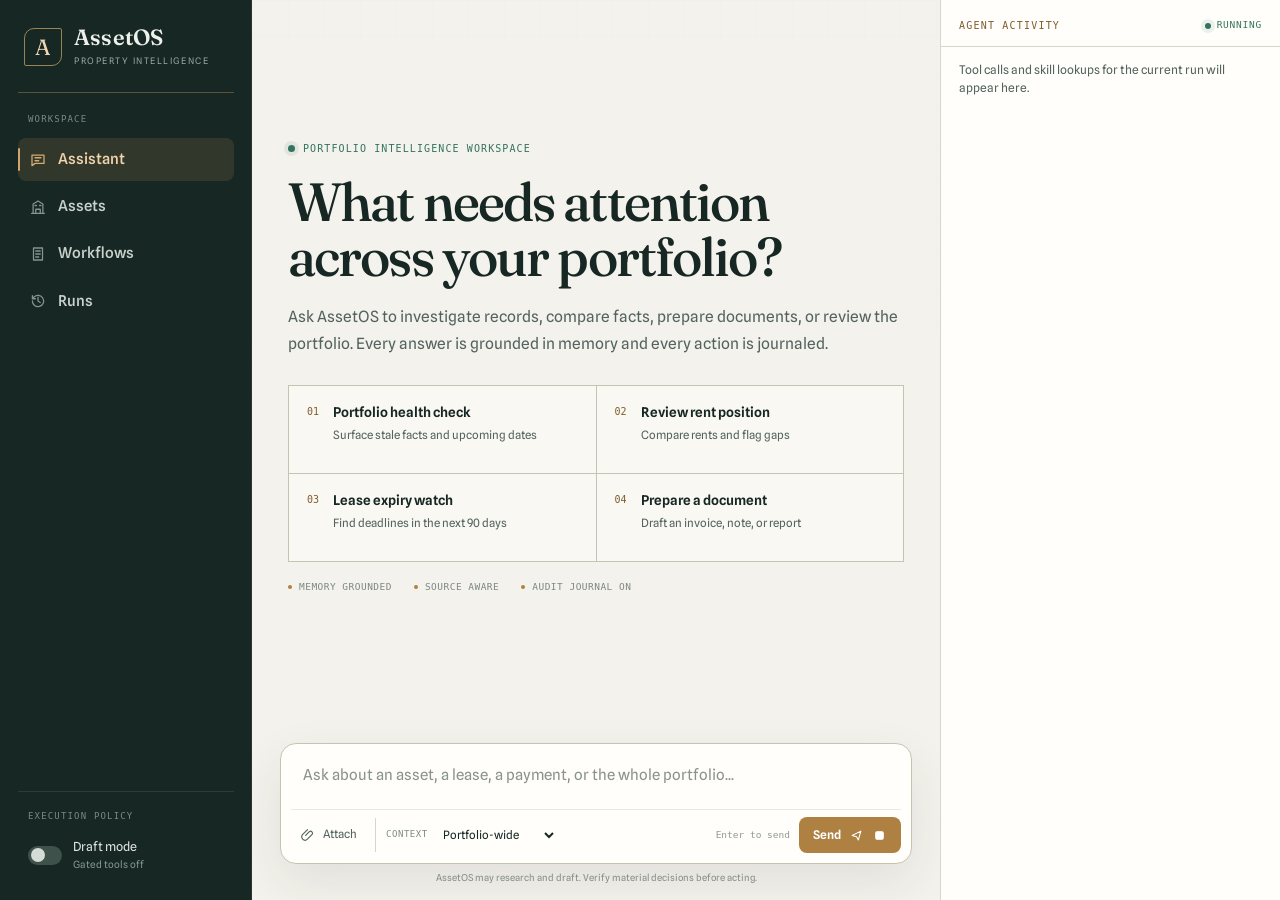
==== commit 72de096c: "Add live agent activity and asset workspace improvements" ====
--- a/front_end/static/index.html
+++ b/front_end/static/index.html
@@ -57,78 +57,92 @@
 
   <!-- Assistant -->
   <section class="view" id="view-assistant">
-    <div class="chat-scroll" id="chat-scroll">
-      <div class="chat-column" id="chat-column">
-        <div class="chat-empty" id="chat-empty">
-          <div class="hero-kicker"><span class="status-dot"></span> Portfolio intelligence workspace</div>
-          <h1>What needs attention<br />across your portfolio?</h1>
-          <p class="hero-copy">Ask AssetOS to investigate records, compare facts, prepare documents, or review the portfolio. Every answer is grounded in memory and every action is journaled.</p>
+    <div class="assistant-layout">
+      <div class="assistant-main">
+        <div class="chat-scroll" id="chat-scroll">
+          <div class="chat-column" id="chat-column">
+            <div class="chat-empty" id="chat-empty">
+              <div class="hero-kicker"><span class="status-dot"></span> Portfolio intelligence workspace</div>
+              <h1>What needs attention<br />across your portfolio?</h1>
+              <p class="hero-copy">Ask AssetOS to investigate records, compare facts, prepare documents, or review the portfolio. Every answer is grounded in memory and every action is journaled.</p>
 
-          <div class="quick-actions" aria-label="Suggested questions">
-            <button type="button" class="quick-action" data-prompt="Review all assets for stale facts, upcoming lease expiries, and anything requiring attention.">
-              <span class="quick-icon">01</span>
-              <span><strong>Portfolio health check</strong><small>Surface stale facts and upcoming dates</small></span>
-            </button>
-            <button type="button" class="quick-action" data-prompt="Compare current weekly rent across all assets and identify any records that need a market review.">
-              <span class="quick-icon">02</span>
-              <span><strong>Review rent position</strong><small>Compare rents and flag gaps</small></span>
-            </button>
-            <button type="button" class="quick-action" data-prompt="Find leases expiring within the next 90 days and recommend the next action for each asset.">
-              <span class="quick-icon">03</span>
-              <span><strong>Lease expiry watch</strong><small>Find deadlines in the next 90 days</small></span>
-            </button>
-            <button type="button" class="quick-action" data-prompt="Help me prepare a property document. First ask which asset and document type I need.">
-              <span class="quick-icon">04</span>
-              <span><strong>Prepare a document</strong><small>Draft an invoice, note, or report</small></span>
-            </button>
-          </div>
+              <div class="quick-actions" aria-label="Suggested questions">
+                <button type="button" class="quick-action" data-prompt="Review all assets for stale facts, upcoming lease expiries, and anything requiring attention.">
+                  <span class="quick-icon">01</span>
+                  <span><strong>Portfolio health check</strong><small>Surface stale facts and upcoming dates</small></span>
+                </button>
+                <button type="button" class="quick-action" data-prompt="Compare current weekly rent across all assets and identify any records that need a market review.">
+                  <span class="quick-icon">02</span>
+                  <span><strong>Review rent position</strong><small>Compare rents and flag gaps</small></span>
+                </button>
+                <button type="button" class="quick-action" data-prompt="Find leases expiring within the next 90 days and recommend the next action for each asset.">
+                  <span class="quick-icon">03</span>
+                  <span><strong>Lease expiry watch</strong><small>Find deadlines in the next 90 days</small></span>
+                </button>
+                <button type="button" class="quick-action" data-prompt="Help me prepare a property document. First ask which asset and document type I need.">
+                  <span class="quick-icon">04</span>
+                  <span><strong>Prepare a document</strong><small>Draft an invoice, note, or report</small></span>
+                </button>
+              </div>
 
-          <div class="trust-row">
-            <span>Memory grounded</span>
-            <span>Source aware</span>
-            <span>Audit journal on</span>
+              <div class="trust-row">
+                <span>Memory grounded</span>
+                <span>Source aware</span>
+                <span>Audit journal on</span>
+              </div>
+            </div>
           </div>
         </div>
+        <div class="composer-dock">
+          <div class="attachments" id="attachments" hidden></div>
+          <form class="composer" id="composer">
+            <input type="file" id="composer-file-input" multiple accept="image/*,.pdf,.doc,.docx,.txt,.md,.csv,.xlsx" hidden />
+            <textarea id="composer-input" rows="1" placeholder="Ask about an asset, a lease, a payment, or the whole portfolio..." aria-label="Message the agent"></textarea>
+            <div class="composer-tools">
+              <div class="composer-tools-left">
+                <button type="button" id="composer-attach" class="composer-icon-btn" title="Attach files" aria-label="Attach files">
+                  <svg viewBox="0 0 24 24" aria-hidden="true"><path d="M8.5 12.5 14 7a3 3 0 0 1 4.2 4.2l-7.1 7.1a5 5 0 0 1-7.1-7.1l7.4-7.4"/></svg>
+                  <span>Attach</span>
+                </button>
+                <label class="asset-control">
+                  <span>Context</span>
+                  <select id="composer-asset" class="composer-asset" aria-label="Tag attachments to an asset">
+                    <option value="">Portfolio-wide</option>
+                  </select>
+                </label>
+              </div>
+              <div class="composer-tools-right">
+                <span class="composer-hint">Enter to send</span>
+                <button type="submit" id="composer-send">
+                  <span id="composer-send-label">Send</span>
+                  <svg id="composer-send-icon" viewBox="0 0 24 24" aria-hidden="true"><path d="m5 12 14-7-4 14-3-5-7-2Z"/></svg>
+                  <svg id="composer-stop-icon" viewBox="0 0 24 24" aria-hidden="true" hidden><rect x="6" y="6" width="12" height="12" rx="2"/></svg>
+                </button>
+              </div>
+            </div>
+          </form>
+          <p class="composer-note">AssetOS may research and draft. Verify material decisions before acting.</p>
+        </div>
       </div>
-    </div>
-    <div class="composer-dock">
-      <div class="attachments" id="attachments" hidden></div>
-      <form class="composer" id="composer">
-        <input type="file" id="composer-file-input" multiple accept="image/*,.pdf,.doc,.docx,.txt,.md,.csv,.xlsx" hidden />
-        <textarea id="composer-input" rows="1" placeholder="Ask about an asset, a lease, a payment, or the whole portfolio..." aria-label="Message the agent"></textarea>
-        <div class="composer-tools">
-          <div class="composer-tools-left">
-            <button type="button" id="composer-attach" class="composer-icon-btn" title="Attach files" aria-label="Attach files">
-              <svg viewBox="0 0 24 24" aria-hidden="true"><path d="M8.5 12.5 14 7a3 3 0 0 1 4.2 4.2l-7.1 7.1a5 5 0 0 1-7.1-7.1l7.4-7.4"/></svg>
-              <span>Attach</span>
-            </button>
-            <label class="asset-control">
-              <span>Context</span>
-              <select id="composer-asset" class="composer-asset" aria-label="Tag attachments to an asset">
-                <option value="">Portfolio-wide</option>
-              </select>
-            </label>
-          </div>
-          <div class="composer-tools-right">
-            <span class="composer-hint">Enter to send</span>
-            <button type="submit" id="composer-send">
-              <span>Send</span>
-              <svg viewBox="0 0 24 24" aria-hidden="true"><path d="m5 12 14-7-4 14-3-5-7-2Z"/></svg>
-            </button>
-          </div>
+      <aside class="activity-panel" id="activity-panel">
+        <div class="activity-panel-head">
+          <span class="panel-kicker">Agent activity</span>
+          <span class="activity-live" id="activity-live" hidden><span class="status-dot"></span> Running</span>
         </div>
-      </form>
-      <p class="composer-note">AssetOS may research and draft. Verify material decisions before acting.</p>
+        <div class="activity-list" id="activity-list">
+          <p class="activity-empty">Tool calls and skill lookups for the current run will appear here.</p>
+        </div>
+      </aside>
     </div>
   </section>
 
   <!-- Assets -->
   <section class="view" id="view-assets" hidden>
-    <div class="page-column">
+    <div class="page-column" id="assets-page">
       <h1 class="view-title">Asset vault</h1>
       <div id="assets-list" class="asset-grid"></div>
-      <div id="asset-detail" hidden></div>
     </div>
+    <div class="asset-detail-page" id="asset-detail" hidden></div>
   </section>
 
   <!-- Workflows -->
--- a/front_end/static/styles.css
+++ b/front_end/static/styles.css
@@ -131,6 +131,8 @@
 .view-lede { color: var(--ink-soft); margin: 0 0 28px; max-width: 620px; }
 
 /* Assistant */
+.assistant-layout { flex: 1; min-height: 0; display: flex; }
+.assistant-main { flex: 1; min-width: 0; min-height: 0; display: flex; flex-direction: column; }
 .chat-scroll { flex: 1; min-height: 0; overflow-y: auto; }
 .chat-column { max-width: 850px; min-height: 100%; margin: 0 auto; padding: 52px 36px 28px; }
 .chat-empty { min-height: calc(100vh - 280px); display: flex; flex-direction: column; justify-content: center; padding: 30px 0 18px; color: var(--ink-soft); }
@@ -152,12 +154,6 @@
 .msg { margin-bottom: 28px; }
 .msg-user { text-align: right; }
 .msg-user .msg-body { background: var(--ink); color: #f4f2eb; padding: 12px 17px; border-radius: 16px 16px 4px 16px; display: inline-block; max-width: 82%; box-shadow: 0 8px 24px rgba(23, 39, 36, 0.12); }
-.ledger { border-top: 1px solid var(--line); margin: 4px 0 14px; font-family: var(--mono); font-size: 12px; color: var(--ink-soft); }
-.ledger-row { display: flex; gap: 12px; padding: 7px 3px; border-bottom: 1px solid var(--line); animation: ledger-in 0.25s ease; }
-@keyframes ledger-in { from { opacity: 0; transform: translateY(3px); } to { opacity: 1; transform: translateY(0); } }
-.ledger-no { color: var(--brass-deep); flex: 0 0 26px; text-align: right; }
-.ledger-text { white-space: pre-wrap; word-break: break-word; }
-.ledger-live { color: var(--signal); }
 .msg-answer { background: var(--card); border: 1px solid var(--line); border-radius: 3px 14px 14px 14px; padding: 18px 20px; white-space: pre-wrap; word-break: break-word; box-shadow: 0 10px 30px rgba(31, 40, 36, 0.045); }
 .msg-error { border-color: var(--stale); color: var(--stale); }
 .msg-artifacts { margin-top: 10px; display: flex; flex-wrap: wrap; gap: 8px; }
@@ -182,6 +178,9 @@
 #composer-send:hover { background: var(--brass-deep); }
 #composer-send:disabled { background: var(--line-dark); cursor: default; }
 #composer-send svg { width: 15px; height: 15px; }
+#composer-send svg#composer-stop-icon { fill: currentColor; }
+#composer-send.is-stop { background: var(--stale); }
+#composer-send.is-stop:hover { background: var(--stale); opacity: 0.85; }
 .composer-note { max-width: 850px; margin: 7px auto 0; text-align: center; font-size: 9.5px; color: #848e8a; }
 .attachments { max-width: 850px; width: 100%; margin: 0 auto 8px; display: flex; flex-wrap: wrap; gap: 7px; }
 .attachments[hidden] { display: none; }
@@ -194,6 +193,30 @@
 .msg-attachments { margin-top: 7px; display: flex; flex-wrap: wrap; gap: 6px; justify-content: flex-end; }
 .msg-attachment-chip { font-family: var(--mono); font-size: 10.5px; border: 1px solid var(--line); background: var(--card); border-radius: 6px; padding: 3px 8px; color: var(--ink-soft); }
 
+/* Activity panel (tool/skill call timeline) */
+.activity-panel { flex: 0 0 340px; min-width: 0; min-height: 0; border-left: 1px solid var(--line); background: var(--card); display: flex; flex-direction: column; }
+.activity-panel-head { flex: 0 0 auto; display: flex; align-items: center; justify-content: space-between; gap: 10px; padding: 18px 18px 12px; border-bottom: 1px solid var(--line); }
+.activity-panel-head .panel-kicker { margin: 0; }
+.activity-live { display: flex; align-items: center; gap: 6px; font-family: var(--mono); font-size: 9.5px; letter-spacing: 0.08em; text-transform: uppercase; color: var(--signal); }
+.activity-live .status-dot { width: 6px; height: 6px; }
+.activity-list { flex: 1; min-height: 0; overflow-y: auto; padding: 14px 18px 24px; display: flex; flex-direction: column; gap: 12px; }
+.activity-empty { margin: 0; font-size: 12px; color: var(--ink-soft); }
+.activity-step { border: 1px solid var(--line); border-radius: 10px; padding: 11px 13px; background: var(--paper); animation: ledger-in 0.25s ease; }
+@keyframes ledger-in { from { opacity: 0; transform: translateY(3px); } to { opacity: 1; transform: translateY(0); } }
+.activity-step-head { display: flex; align-items: center; gap: 8px; }
+.activity-icon { display: inline-flex; flex: 0 0 auto; width: 18px; height: 18px; color: var(--brass-deep); }
+.activity-icon svg { width: 100%; height: 100%; fill: none; stroke: currentColor; stroke-width: 1.7; stroke-linecap: round; stroke-linejoin: round; }
+.activity-icon.activity-icon-skill { color: var(--signal); }
+.activity-tool { font-family: var(--mono); font-size: 12px; font-weight: 500; }
+.activity-iter { margin-left: auto; font-family: var(--mono); font-size: 10px; color: var(--ink-soft); }
+.activity-thought { margin: 7px 0 0; font-size: 12px; color: var(--ink-soft); font-style: italic; }
+.activity-args { margin: 6px 0 0; font-family: var(--mono); font-size: 11px; color: var(--ink-soft); white-space: pre-wrap; word-break: break-word; background: var(--paper-deep); border-radius: 6px; padding: 6px 8px; }
+.activity-observation { margin-top: 8px; font-size: 11.5px; }
+.activity-observation summary { cursor: pointer; font-family: var(--mono); color: var(--brass-deep); }
+.activity-observation.activity-observation-error summary { color: var(--stale); }
+.activity-observation-text { margin: 6px 0 0; font-family: var(--mono); font-size: 11px; white-space: pre-wrap; word-break: break-word; background: var(--paper-deep); border-radius: 6px; padding: 8px 9px; max-height: 220px; overflow-y: auto; }
+.activity-status { font-family: var(--mono); font-size: 11px; color: var(--ink-soft); padding: 2px 1px; }
+
 /* Assets */
 .asset-grid { display: grid; grid-template-columns: repeat(auto-fill, minmax(260px, 1fr)); gap: 15px; }
 .asset-card { background: var(--card); border: 1px solid var(--line); border-radius: 12px; padding: 18px; cursor: pointer; text-align: left; color: inherit; transition: transform 0.16s ease, border-color 0.16s ease, box-shadow 0.16s ease; }
@@ -202,16 +225,34 @@
 .asset-card p { margin: 0 0 12px; font-size: 12.5px; color: var(--ink-soft); }
 .asset-meta { font-family: var(--mono); font-size: 10.5px; color: var(--ink-soft); }
 .badge-stale { color: var(--stale); border: 1px solid rgba(168, 77, 56, 0.6); border-radius: 5px; padding: 1px 6px; margin-left: 8px; }
-.detail-back { background: none; border: none; color: var(--brass-deep); cursor: pointer; padding: 0; margin-bottom: 16px; }
+
+/* Asset detail (folded vault view) */
+.asset-detail-page { flex: 1; min-height: 0; overflow-y: auto; padding: 54px 42px 70px; }
+.detail-back { background: none; border: none; color: var(--brass-deep); cursor: pointer; padding: 0; margin-bottom: 16px; font-size: 13px; }
+.asset-detail-layout { display: flex; gap: 28px; align-items: flex-start; margin-top: 22px; }
+.asset-detail-main { flex: 0 0 360px; min-width: 0; }
+.asset-detail-panel { flex: 1; min-width: 0; background: var(--card); border: 1px solid var(--line); border-radius: 12px; padding: 20px 22px; position: sticky; top: 0; max-height: calc(100vh - 180px); overflow-y: auto; }
 .detail-section { margin-top: 28px; }
-.detail-section h2 { font-family: var(--mono); font-size: 10px; letter-spacing: 0.12em; text-transform: uppercase; color: var(--ink-soft); border-bottom: 1px solid var(--line); padding-bottom: 7px; }
-table.facts { width: 100%; border-collapse: collapse; font-family: var(--mono); font-size: 12px; }
-table.facts td { padding: 8px 8px 8px 0; border-bottom: 1px solid var(--line); vertical-align: top; }
-table.facts td.f-value { font-weight: 500; }
-table.facts td.f-source { color: var(--ink-soft); font-size: 11px; }
-.file-link, .run-row { background: none; border: none; color: var(--ink); cursor: pointer; text-align: left; padding: 10px 0; border-bottom: 1px solid var(--line); width: 100%; display: block; }
-.file-link:hover, .run-row:hover { color: var(--brass-deep); }
-.file-view, .run-view { background: var(--card); border: 1px solid var(--line); border-radius: 10px; padding: 17px 19px; margin-top: 12px; font-family: var(--mono); font-size: 12px; white-space: pre-wrap; word-break: break-word; max-height: 440px; overflow-y: auto; }
+.detail-section:first-child { margin-top: 0; }
+.detail-section h2 { font-family: var(--mono); font-size: 10px; letter-spacing: 0.12em; text-transform: uppercase; color: var(--ink-soft); border-bottom: 1px solid var(--line); padding-bottom: 7px; margin: 0 0 4px; }
+.compact-list { list-style: none; margin: 0; padding: 0; }
+.compact-row { width: 100%; display: flex; align-items: center; justify-content: space-between; gap: 12px; background: none; border: 0; border-bottom: 1px solid var(--line); padding: 10px 4px; text-align: left; color: var(--ink); cursor: pointer; font-size: 12.5px; transition: background 0.12s ease, color 0.12s ease; }
+.compact-row:hover { background: var(--paper-deep); color: var(--brass-deep); }
+.compact-row.active { background: var(--brass-pale); color: var(--brass-deep); }
+.compact-row-label { font-family: var(--mono); font-size: 12px; }
+.compact-row-value { font-weight: 500; color: var(--ink-soft); text-align: right; flex: 0 0 auto; max-width: 55%; overflow: hidden; text-overflow: ellipsis; white-space: nowrap; }
+.compact-row:hover .compact-row-value, .compact-row.active .compact-row-value { color: inherit; }
+.panel-empty { margin: 0; }
+.panel-kicker { font-family: var(--mono); font-size: 10px; letter-spacing: 0.12em; text-transform: uppercase; color: var(--brass-deep); margin-bottom: 6px; }
+.panel-title { font-family: var(--mono); font-size: 15px; font-weight: 500; margin: 0 0 14px; word-break: break-word; }
+.panel-row { display: flex; gap: 10px; padding: 9px 0; border-bottom: 1px solid var(--line); font-size: 12.5px; }
+.panel-row-label { flex: 0 0 170px; color: var(--ink-soft); font-family: var(--mono); font-size: 10.5px; text-transform: uppercase; letter-spacing: 0.06em; padding-top: 2px; word-break: break-word; }
+.panel-row-value { flex: 1; word-break: break-word; }
+.panel-note { margin: 12px 0 0; color: var(--stale); font-size: 12px; }
+.panel-file-content { background: var(--paper); border: 1px solid var(--line); border-radius: 10px; padding: 15px 17px; font-family: var(--mono); font-size: 12px; white-space: pre-wrap; word-break: break-word; margin: 0; }
+.run-view { background: var(--card); border: 1px solid var(--line); border-radius: 10px; padding: 17px 19px; margin-top: 12px; font-family: var(--mono); font-size: 12px; white-space: pre-wrap; word-break: break-word; max-height: 440px; overflow-y: auto; }
+.run-row { background: none; border: none; color: var(--ink); cursor: pointer; text-align: left; padding: 10px 0; border-bottom: 1px solid var(--line); width: 100%; display: block; }
+.run-row:hover { color: var(--brass-deep); }
 
 /* Workflows */
 .workflow-list { display: grid; grid-template-columns: repeat(2, minmax(0, 1fr)); gap: 14px; margin-bottom: 34px; }
@@ -239,6 +280,11 @@
   .sidebar { width: 218px; flex-basis: 218px; }
   .chat-column { padding-left: 28px; padding-right: 28px; }
   .quick-actions, .workflow-list { grid-template-columns: 1fr; }
+  .asset-detail-layout { flex-direction: column; }
+  .asset-detail-main { flex: 1 1 auto; width: 100%; }
+  .asset-detail-panel { position: static; max-height: none; width: 100%; }
+  .assistant-layout { flex-direction: column; }
+  .activity-panel { flex: 0 0 260px; border-left: 0; border-top: 1px solid var(--line); }
 }
 
 @media (max-width: 720px) {
@@ -269,7 +315,7 @@
   .asset-control { padding-left: 6px; }
   .composer-asset { max-width: 130px; }
   .composer-note { display: none; }
-  .page-column { padding: 34px 20px 60px; }
+  .page-column, .asset-detail-page { padding: 34px 20px 60px; }
 }
 
 @media (max-width: 430px) {
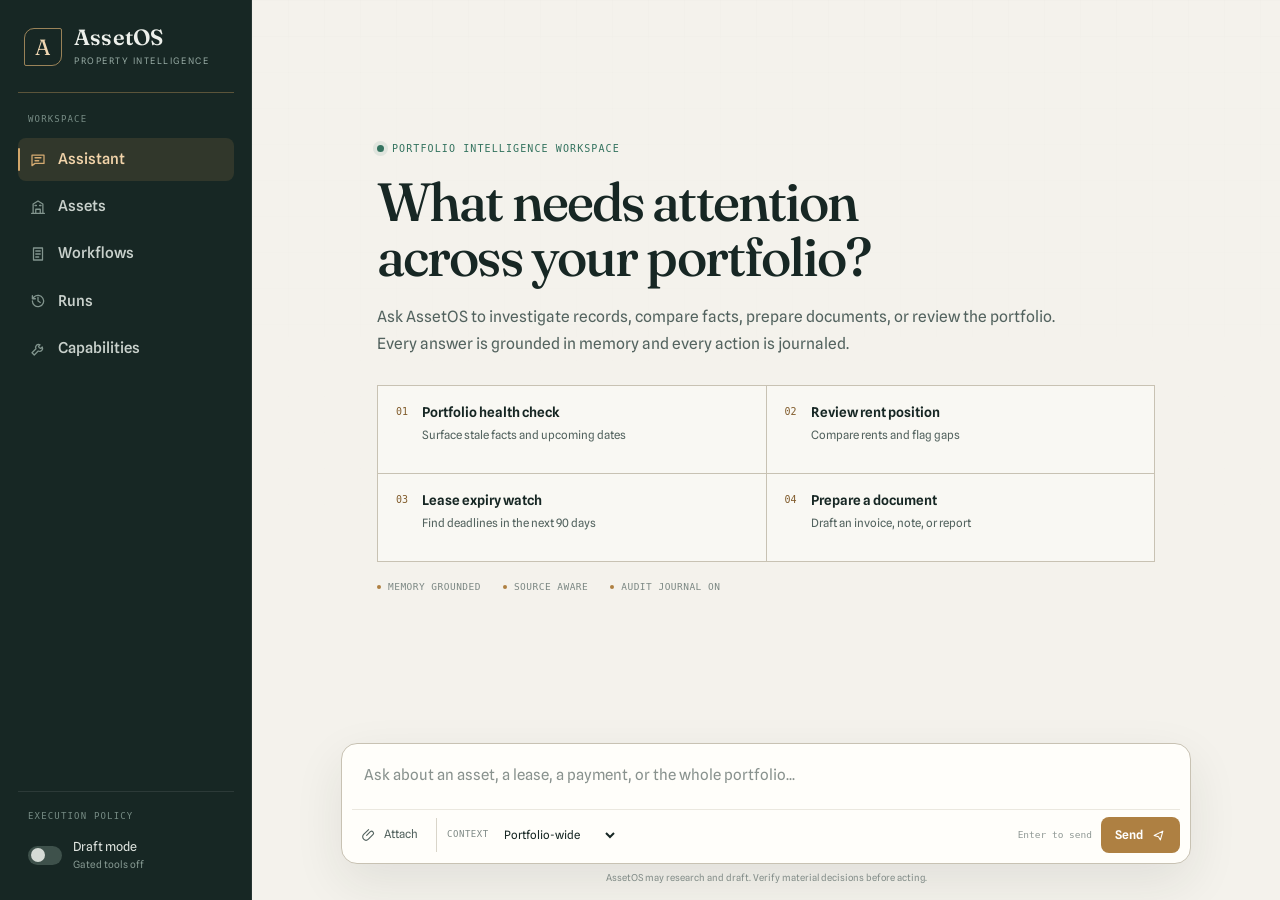
==== commit 12097931: "Add interactive approvals and capability controls" ====
--- a/front_end/static/index.html
+++ b/front_end/static/index.html
@@ -38,6 +38,10 @@
       <svg viewBox="0 0 24 24" aria-hidden="true"><path d="M12 7v5l3 2M4.5 12a7.5 7.5 0 1 0 2.2-5.3L4.5 9M4.5 5v4h4"/></svg>
       <span>Runs</span>
     </a>
+    <a href="#capabilities" class="nav-item" data-view="capabilities">
+      <svg viewBox="0 0 24 24" aria-hidden="true"><path d="M14.7 6.3a4 4 0 0 0-5.4 5.4L4 17l3 3 5.3-5.3a4 4 0 0 0 5.4-5.4l-2 2-2-1-1-2z"/></svg>
+      <span>Capabilities</span>
+    </a>
   </nav>
 
   <div class="sidebar-foot">
@@ -124,7 +128,8 @@
           <p class="composer-note">AssetOS may research and draft. Verify material decisions before acting.</p>
         </div>
       </div>
-      <aside class="activity-panel" id="activity-panel">
+      <div class="activity-resizer" id="activity-resizer" hidden></div>
+      <aside class="activity-panel" id="activity-panel" hidden>
         <div class="activity-panel-head">
           <span class="panel-kicker">Agent activity</span>
           <span class="activity-live" id="activity-live" hidden><span class="status-dot"></span> Running</span>
@@ -164,8 +169,40 @@
     <div class="page-column">
       <h1 class="view-title">Run journal</h1>
       <p class="view-lede">Every run, interactive or scheduled, leaves an auditable record.</p>
-      <div id="runs-list" class="runs-list"></div>
-      <div id="run-detail" hidden></div>
+      <div class="runs-layout">
+        <div id="runs-list" class="runs-main"></div>
+        <div id="runs-resizer" class="runs-resizer"></div>
+        <div id="run-detail" class="runs-panel"></div>
+      </div>
+    </div>
+  </section>
+
+  <!-- Capabilities -->
+  <section class="view" id="view-capabilities" hidden>
+    <div class="page-column">
+      <h1 class="view-title">Capabilities</h1>
+      <p class="view-lede">Turn tools and skills on or off for the assistant. Changes persist across sessions.</p>
+
+      <div class="cap-tabs" role="tablist">
+        <button type="button" class="cap-tab active" data-tab="skills" role="tab">Skills</button>
+        <button type="button" class="cap-tab" data-tab="tools" role="tab">Tools</button>
+      </div>
+
+      <div class="cap-panel" id="cap-panel-skills">
+        <div id="skills-list" class="cap-list"></div>
+
+        <h2 class="cap-subtitle">Write a new skill</h2>
+        <form id="skill-form" class="cap-form">
+          <input type="text" id="skill-name" placeholder="Skill name" aria-label="Skill name" required />
+          <input type="text" id="skill-summary" placeholder="One-line summary (optional)" aria-label="Skill summary" />
+          <textarea id="skill-content" rows="6" placeholder="Skill content (markdown)" aria-label="Skill content" required></textarea>
+          <button type="submit">Save skill</button>
+        </form>
+      </div>
+
+      <div class="cap-panel" id="cap-panel-tools" hidden>
+        <div id="tools-list" class="cap-list"></div>
+      </div>
     </div>
   </section>
 
--- a/front_end/static/styles.css
+++ b/front_end/static/styles.css
@@ -154,8 +154,21 @@
 .msg { margin-bottom: 28px; }
 .msg-user { text-align: right; }
 .msg-user .msg-body { background: var(--ink); color: #f4f2eb; padding: 12px 17px; border-radius: 16px 16px 4px 16px; display: inline-block; max-width: 82%; box-shadow: 0 8px 24px rgba(23, 39, 36, 0.12); }
-.msg-answer { background: var(--card); border: 1px solid var(--line); border-radius: 3px 14px 14px 14px; padding: 18px 20px; white-space: pre-wrap; word-break: break-word; box-shadow: 0 10px 30px rgba(31, 40, 36, 0.045); }
-.msg-error { border-color: var(--stale); color: var(--stale); }
+.msg-answer { background: var(--card); border: 1px solid var(--line); border-radius: 3px 14px 14px 14px; padding: 18px 20px; word-break: break-word; box-shadow: 0 10px 30px rgba(31, 40, 36, 0.045); }
+.msg-error { border-color: var(--stale); color: var(--stale); white-space: pre-wrap; }
+.msg-answer > *:first-child { margin-top: 0; }
+.msg-answer > *:last-child { margin-bottom: 0; }
+.msg-answer p { margin: 0 0 12px; line-height: 1.6; }
+.msg-answer h1, .msg-answer h2, .msg-answer h3, .msg-answer h4 { margin: 18px 0 8px; line-height: 1.3; }
+.msg-answer ul, .msg-answer ol { margin: 0 0 12px; padding-left: 22px; line-height: 1.6; }
+.msg-answer li { margin-bottom: 4px; }
+.msg-answer code { font-family: var(--mono); font-size: 0.92em; background: var(--paper); border: 1px solid var(--line); border-radius: 4px; padding: 1px 5px; }
+.msg-answer pre { font-family: var(--mono); font-size: 12.5px; background: var(--paper); border: 1px solid var(--line); border-radius: 8px; padding: 12px 14px; overflow-x: auto; margin: 0 0 12px; }
+.msg-answer pre code { border: none; background: none; padding: 0; }
+.msg-answer table { width: 100%; border-collapse: collapse; margin: 0 0 14px; font-size: 13px; }
+.msg-answer th, .msg-answer td { border: 1px solid var(--line); padding: 6px 10px; text-align: left; vertical-align: top; }
+.msg-answer th { background: var(--paper); font-weight: 600; }
+.msg-answer a { color: var(--brass-deep); }
 .msg-artifacts { margin-top: 10px; display: flex; flex-wrap: wrap; gap: 8px; }
 .artifact-chip { font-family: var(--mono); font-size: 11.5px; border: 1px solid var(--brass); color: var(--brass-deep); background: #fbf5eb; border-radius: 7px; padding: 6px 10px; text-decoration: none; }
 .artifact-chip:hover { background: var(--brass-pale); }
@@ -178,6 +191,7 @@
 #composer-send:hover { background: var(--brass-deep); }
 #composer-send:disabled { background: var(--line-dark); cursor: default; }
 #composer-send svg { width: 15px; height: 15px; }
+#composer-send svg[hidden] { display: none; }
 #composer-send svg#composer-stop-icon { fill: currentColor; }
 #composer-send.is-stop { background: var(--stale); }
 #composer-send.is-stop:hover { background: var(--stale); opacity: 0.85; }
@@ -194,7 +208,12 @@
 .msg-attachment-chip { font-family: var(--mono); font-size: 10.5px; border: 1px solid var(--line); background: var(--card); border-radius: 6px; padding: 3px 8px; color: var(--ink-soft); }
 
 /* Activity panel (tool/skill call timeline) */
-.activity-panel { flex: 0 0 340px; min-width: 0; min-height: 0; border-left: 1px solid var(--line); background: var(--card); display: flex; flex-direction: column; }
+.activity-resizer { flex: 0 0 6px; min-height: 0; cursor: col-resize; background: transparent; position: relative; }
+.activity-resizer[hidden] { display: none; }
+.activity-resizer::after { content: ""; position: absolute; top: 0; bottom: 0; left: 2px; width: 2px; border-radius: 2px; background: var(--line); transition: background 0.12s ease; }
+.activity-resizer:hover::after, .activity-resizer.is-dragging::after { background: var(--brass); }
+.activity-panel { flex: 0 0 680px; min-width: 240px; max-width: 80vw; min-height: 0; border-left: 1px solid var(--line); background: var(--card); display: flex; flex-direction: column; }
+.activity-panel[hidden] { display: none; }
 .activity-panel-head { flex: 0 0 auto; display: flex; align-items: center; justify-content: space-between; gap: 10px; padding: 18px 18px 12px; border-bottom: 1px solid var(--line); }
 .activity-panel-head .panel-kicker { margin: 0; }
 .activity-live { display: flex; align-items: center; gap: 6px; font-family: var(--mono); font-size: 9.5px; letter-spacing: 0.08em; text-transform: uppercase; color: var(--signal); }
@@ -216,6 +235,29 @@
 .activity-observation.activity-observation-error summary { color: var(--stale); }
 .activity-observation-text { margin: 6px 0 0; font-family: var(--mono); font-size: 11px; white-space: pre-wrap; word-break: break-word; background: var(--paper-deep); border-radius: 6px; padding: 8px 9px; max-height: 220px; overflow-y: auto; }
 .activity-status { font-family: var(--mono); font-size: 11px; color: var(--ink-soft); padding: 2px 1px; }
+.activity-approval { margin-top: 9px; padding-top: 9px; border-top: 1px dashed var(--line); }
+.activity-approval-note { margin: 0 0 8px; font-size: 11.5px; color: var(--stale); }
+.activity-approval-actions { display: flex; gap: 8px; }
+.activity-approve-btn, .activity-deny-btn { flex: 1; border: 0; border-radius: 7px; padding: 7px 0; font-size: 11.5px; font-weight: 600; cursor: pointer; font-family: var(--body); }
+.activity-approve-btn { background: var(--brass); color: #fff; }
+.activity-approve-btn:hover { background: var(--brass-deep); }
+.activity-deny-btn { background: var(--paper-deep); color: var(--ink); }
+.activity-deny-btn:hover { background: var(--line); }
+.activity-approve-btn:disabled, .activity-deny-btn:disabled { opacity: 0.6; cursor: default; }
+.activity-approval-result { margin: 9px 0 0; padding-top: 9px; border-top: 1px dashed var(--line); font-size: 11.5px; color: var(--ink-soft); }
+
+.activity-timeline { margin-top: 8px; padding-top: 8px; border-top: 1px dashed var(--line); display: flex; flex-direction: column; gap: 7px; }
+.activity-timeline-item { font-size: 11.5px; padding-left: 10px; border-left: 2px solid var(--line); }
+.activity-timeline-search { border-left-color: var(--brass); }
+.activity-timeline-navigation, .activity-timeline-command { border-left-color: var(--signal); }
+.activity-timeline-kind { display: inline-block; font-family: var(--mono); font-size: 9.5px; letter-spacing: 0.08em; text-transform: uppercase; color: var(--ink-soft); margin-right: 6px; }
+.activity-timeline-text { word-break: break-word; }
+.activity-timeline-item code.activity-timeline-text { font-family: var(--mono); font-size: 11px; }
+.activity-timeline-item p.activity-timeline-text { margin: 4px 0 0; }
+.activity-timeline-output { margin: 4px 0 0; font-family: var(--mono); font-size: 10.5px; white-space: pre-wrap; word-break: break-word; background: var(--paper-deep); border-radius: 6px; padding: 6px 8px; max-height: 120px; overflow-y: auto; }
+.activity-timeline-citations { margin-top: 4px; display: flex; flex-direction: column; gap: 2px; }
+.activity-citation { font-family: var(--mono); font-size: 10.5px; color: var(--brass-deep); word-break: break-all; }
+.activity-citation:hover { text-decoration: underline; }
 
 /* Assets */
 .asset-grid { display: grid; grid-template-columns: repeat(auto-fill, minmax(260px, 1fr)); gap: 15px; }
@@ -250,7 +292,7 @@
 .panel-row-value { flex: 1; word-break: break-word; }
 .panel-note { margin: 12px 0 0; color: var(--stale); font-size: 12px; }
 .panel-file-content { background: var(--paper); border: 1px solid var(--line); border-radius: 10px; padding: 15px 17px; font-family: var(--mono); font-size: 12px; white-space: pre-wrap; word-break: break-word; margin: 0; }
-.run-view { background: var(--card); border: 1px solid var(--line); border-radius: 10px; padding: 17px 19px; margin-top: 12px; font-family: var(--mono); font-size: 12px; white-space: pre-wrap; word-break: break-word; max-height: 440px; overflow-y: auto; }
+.run-view { background: var(--paper); border: 1px solid var(--line); border-radius: 10px; padding: 15px 17px; font-family: var(--mono); font-size: 12px; white-space: pre-wrap; word-break: break-word; margin: 0; }
 .run-row { background: none; border: none; color: var(--ink); cursor: pointer; text-align: left; padding: 10px 0; border-bottom: 1px solid var(--line); width: 100%; display: block; }
 .run-row:hover { color: var(--brass-deep); }
 
@@ -267,10 +309,43 @@
 .workflow-form input, .workflow-form textarea { padding: 11px 13px; border: 1px solid var(--line); border-radius: 8px; background: var(--card); color: var(--ink); }
 .workflow-form button { padding: 10px 0; }
 
+/* Capabilities */
+.cap-tabs { display: flex; gap: 8px; margin-bottom: 18px; border-bottom: 1px solid var(--line); }
+.cap-tab { border: 0; background: none; padding: 10px 4px; margin-bottom: -1px; font-size: 13px; font-weight: 600; color: var(--ink-soft); cursor: pointer; border-bottom: 2px solid transparent; }
+.cap-tab:hover { color: var(--ink); }
+.cap-tab.active { color: var(--brass-deep); border-bottom-color: var(--brass); }
+.cap-list { display: flex; flex-direction: column; gap: 8px; margin-bottom: 28px; }
+.cap-row { display: flex; align-items: flex-start; justify-content: space-between; gap: 14px; background: var(--card); border: 1px solid var(--line); border-radius: 10px; padding: 12px 15px; }
+.cap-row-body { min-width: 0; }
+.cap-row-name { font-family: var(--mono); font-size: 12.5px; font-weight: 600; color: var(--ink); }
+.cap-row-name .cap-tag { font-family: var(--font); font-weight: 500; font-size: 10.5px; text-transform: uppercase; letter-spacing: 0.05em; color: var(--brass-deep); background: var(--brass-pale); border-radius: 5px; padding: 1px 6px; margin-left: 8px; }
+.cap-row-desc { margin: 4px 0 0; font-size: 12px; color: var(--ink-soft); }
+.cap-row-args { margin: 6px 0 0; font-family: var(--mono); font-size: 11px; color: var(--ink-soft); }
+.cap-subtitle { font-size: 14px; margin: 0 0 12px; padding-top: 22px; border-top: 1px solid var(--line); }
+.cap-form { display: flex; flex-direction: column; gap: 10px; max-width: 620px; }
+.cap-form input, .cap-form textarea { padding: 11px 13px; border: 1px solid var(--line); border-radius: 8px; background: var(--card); color: var(--ink); font-family: inherit; }
+.cap-form textarea { font-family: var(--mono); font-size: 12.5px; }
+.cap-form button { border: 0; border-radius: 8px; background: var(--brass); color: #fff; font-weight: 600; cursor: pointer; padding: 10px 0; }
+.cap-form button:hover { background: var(--brass-deep); }
+
+.cap-toggle { display: flex; align-items: center; cursor: pointer; flex: 0 0 auto; }
+.cap-toggle input { position: absolute; opacity: 0; }
+.cap-toggle-track { width: 34px; height: 19px; border-radius: 10px; background: #d8dcd8; position: relative; transition: background 0.18s ease; }
+.cap-toggle-track::after { content: ""; position: absolute; top: 2.5px; left: 3px; width: 14px; height: 14px; border-radius: 50%; background: #fff; transition: transform 0.18s ease; box-shadow: 0 1px 2px rgba(0,0,0,0.15); }
+.cap-toggle input:checked + .cap-toggle-track { background: var(--brass); }
+.cap-toggle input:checked + .cap-toggle-track::after { transform: translateX(14px); }
+
 /* Runs */
-.runs-list { display: flex; flex-direction: column; }
+.runs-layout { display: flex; align-items: flex-start; margin-top: 22px; min-height: 0; }
+.runs-main { flex: 0 0 360px; min-width: 200px; max-width: 70vw; display: flex; flex-direction: column; }
+.runs-resizer { flex: 0 0 6px; min-height: 0; cursor: col-resize; background: transparent; position: relative; }
+.runs-resizer::after { content: ""; position: absolute; top: 0; bottom: 0; left: 2px; width: 2px; border-radius: 2px; background: var(--line); transition: background 0.12s ease; }
+.runs-resizer:hover::after, .runs-resizer.is-dragging::after { background: var(--brass); }
+.runs-panel { flex: 1; min-width: 0; background: var(--card); border: 1px solid var(--line); border-radius: 12px; padding: 20px 22px; position: sticky; top: 0; max-height: calc(100vh - 180px); overflow-y: auto; }
 .run-row .run-name { font-family: var(--mono); font-size: 10.5px; color: var(--brass-deep); }
 .run-row .run-task { display: block; margin-top: 3px; }
+.run-row.active { background: var(--brass-pale); color: var(--brass-deep); }
+.run-row.active .run-name { color: inherit; }
 
 @media (prefers-reduced-motion: reduce) {
   *, *::before, *::after { scroll-behavior: auto !important; animation: none !important; transition: none !important; }
@@ -283,8 +358,13 @@
   .asset-detail-layout { flex-direction: column; }
   .asset-detail-main { flex: 1 1 auto; width: 100%; }
   .asset-detail-panel { position: static; max-height: none; width: 100%; }
+  .runs-layout { flex-direction: column; }
+  .runs-main { flex: 1 1 auto; width: 100%; max-width: none; }
+  .runs-panel { position: static; max-height: none; width: 100%; margin-top: 16px; }
+  .runs-resizer { display: none; }
   .assistant-layout { flex-direction: column; }
-  .activity-panel { flex: 0 0 260px; border-left: 0; border-top: 1px solid var(--line); }
+  .activity-panel { flex: 0 0 260px !important; width: auto !important; max-width: none; border-left: 0; border-top: 1px solid var(--line); }
+  .activity-resizer { display: none; }
 }
 
 @media (max-width: 720px) {
